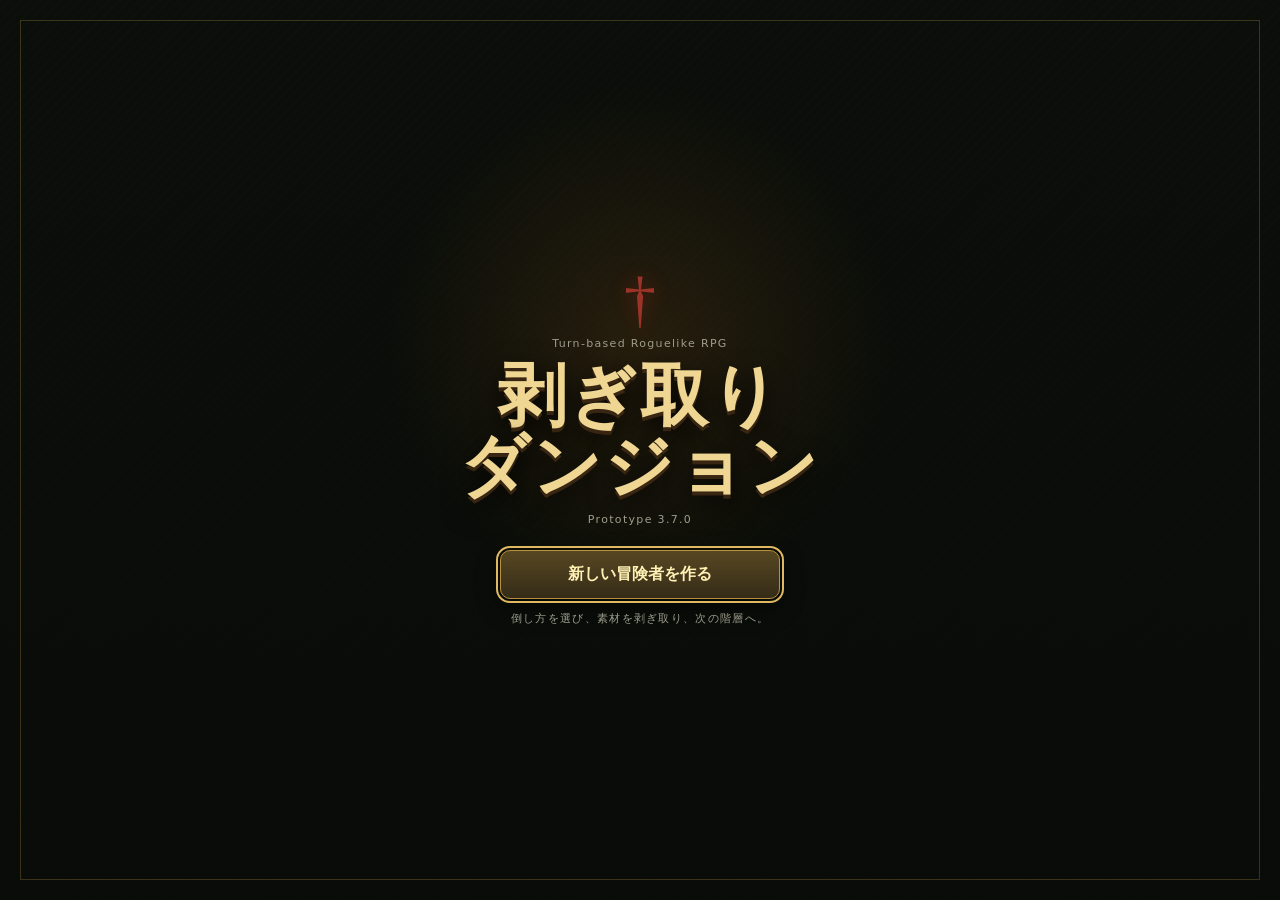
==== index.html @ f798b13f "Apply stronger BGM and SFX mix adjustment" ====
<!doctype html>
<html lang="ja">
  <head>
    <meta charset="utf-8">
    <meta name="viewport" content="width=device-width, initial-scale=1, viewport-fit=cover">
    <meta name="theme-color" content="#0b0f0d">
    <meta name="description" content="倒し方で素材が変わる、スマートフォン向けターン制ローグライクRPG。地下100階の踏破を目指すブラウザゲーム。">
    <title>剥ぎ取りダンジョン</title>
    <link rel="stylesheet" href="./css/style.css?v=20260713-mobilefit">
  </head>
  <body>
    <section id="titleScreen" class="title-screen" role="dialog" aria-modal="true" aria-labelledby="titleHeading" aria-hidden="false">
      <div class="title-emblem">†</div>
      <p class="title-kicker">Turn-based Roguelike RPG</p>
      <h1 id="titleHeading">剥ぎ取り<br>ダンジョン</h1>
      <p id="versionText" class="title-version"></p>
      <button id="titleStartButton" type="button">ゲームを始める</button>
      <p class="title-hint">倒し方を選び、素材を剥ぎ取り、次の階層へ。</p>
    </section>
    <aside id="saveWarning" class="save-warning hidden" role="alert" aria-live="assertive" aria-hidden="true">
      <p id="saveWarningText"></p>
      <button id="saveWarningReloadButton" class="hidden" type="button">最新データを再読み込み</button>
    </aside>
    <main id="appShell" class="app-shell town-mode" aria-label="剥ぎ取りダンジョン" aria-hidden="true" inert>
      <header class="status-bar">
        <div>
          <span>場所</span>
          <strong id="placeText">街</strong>
        </div>
        <div>
          <span>職業</span>
          <strong id="jobText">剣士</strong>
        </div>
        <div>
          <span>種族</span>
          <strong id="raceText">人間</strong>
        </div>
        <div class="status-hp">
          <span>HP</span>
          <strong><span id="hpText">0</span>/<span id="maxHpText">0</span></strong>
          <span class="hp-bar player-hp-bar" aria-hidden="true"><i id="playerHpFill"></i></span>
        </div>
        <div>
          <span>Lv</span>
          <strong id="levelText">1</strong>
        </div>
        <button id="audioButton" class="audio-button" type="button" aria-label="街で音楽を切り替える" aria-pressed="false">
          <span id="audioIcon">♪</span>
          <strong id="audioText">音楽</strong>
        </button>
      </header>

      <section class="character-strip" aria-label="能力値">
        <div><span>力</span><strong id="strengthText">0</strong></div>
        <div><span>素早さ</span><strong id="speedText">0</strong></div>
        <div><span>器用さ</span><strong id="dexterityText">0</strong></div>
        <div><span>耐久力</span><strong id="durabilityText">0</strong></div>
        <div><span>運</span><strong id="luckText">0</strong></div>
        <div><span>加速</span><strong id="accelerationText">0</strong></div>
        <div><span>所持金</span><strong><span id="goldText">0</span>G</strong></div>
      </section>

      <section class="equipment-strip" aria-label="装備">
        <div><span>武器</span><strong id="weaponText">-</strong></div>
        <div><span>上半身</span><strong id="upperText">-</strong></div>
        <div><span>下半身</span><strong id="lowerText">-</strong></div>
        <div><span>足回り</span><strong id="feetText">-</strong></div>
        <div><span>装飾1</span><strong id="accessory1Text">-</strong></div>
        <div><span>装飾2</span><strong id="accessory2Text">-</strong></div>
      </section>

      <nav class="tabs" aria-label="画面切り替え">
        <button type="button" data-view="town">街</button>
        <button type="button" data-view="dungeon">ダンジョン</button>
        <button type="button" data-view="research">調査</button>
        <button type="button" data-view="guild">ギルド</button>
        <button type="button" data-view="arena">闘技場</button>
        <button type="button" data-view="inn">宿屋</button>
        <button type="button" data-view="shop">商店</button>
        <button type="button" data-view="home">自宅</button>
        <button type="button" data-view="jobCenter">転職所</button>
        <button type="button" data-view="junkDealer">珍品店</button>
      </nav>

      <section id="townView" class="view"></section>
      <section id="innView" class="view hidden"></section>
      <section id="jobCenterView" class="view hidden"></section>
      <section id="dungeonView" class="view hidden">
        <div class="floor-line">
          <div>
            <span id="floorNameText">B1F</span>
            <strong id="floorText">浅い横穴</strong>
            <small id="actionPaceText">連続行動 1/1</small>
          </div>
          <button id="returnTownButton" type="button">帰還</button>
        </div>
        <div class="dungeon-projection">
          <aside id="dungeonStatsOverlay" class="dungeon-stats-overlay" aria-label="探索中の能力値">
            <div class="dungeon-hp-stat"><span>HP</span><strong><span id="dungeonHpText">0</span>/<span id="dungeonMaxHpText">0</span></strong><span class="hp-bar" aria-hidden="true"><i id="dungeonHpFill"></i></span></div>
            <div><span>力</span><strong id="dungeonStrengthText">0</strong></div>
            <div><span>素早</span><strong id="dungeonSpeedText">0</strong></div>
            <div><span>器用</span><strong id="dungeonDexterityText">0</strong></div>
            <div><span>耐久</span><strong id="dungeonDurabilityText">0</strong></div>
            <div><span>運</span><strong id="dungeonLuckText">0</strong></div>
            <div><span>加速</span><strong id="dungeonAccelerationText">0</strong></div>
          </aside>
          <div id="map" class="map" role="grid" aria-label="ダンジョンマップ" aria-rowcount="13" aria-colcount="13"></div>
        </div>
        <div class="dungeon-action-dock" aria-label="ダンジョン操作">
          <div id="magicMoveControls" class="magic-move-controls hidden" aria-label="職業能力">
            <button id="jobSkillButton" type="button">職業技</button>
            <button id="teleportButton" type="button">テレポート</button>
            <button id="timeStopButton" class="hidden" type="button">時間停止</button>
            <button id="activeSpellButton" class="hidden" type="button">習得魔法</button>
            <button id="recoveryMedicineButton" type="button">エリクサー 0</button>
          </div>
          <div class="controls" aria-label="仮想8方向移動キー">
            <button type="button" data-move="up-left" aria-label="左上へ移動">↖</button>
            <button type="button" data-move="up" aria-label="上へ移動">▲</button>
            <button type="button" data-move="up-right" aria-label="右上へ移動">↗</button>
            <button type="button" data-move="left" aria-label="左へ移動">◀</button>
            <button type="button" id="waitButton" aria-label="待機・探索・剥ぎ取り">待</button>
            <button type="button" data-move="right" aria-label="右へ移動">▶</button>
            <button type="button" data-move="down-left" aria-label="左下へ移動">↙</button>
            <button type="button" data-move="down" aria-label="下へ移動">▼</button>
            <button type="button" data-move="down-right" aria-label="右下へ移動">↘</button>
          </div>
        </div>
      </section>
      <section id="homeView" class="view hidden"></section>
      <section id="researchView" class="view hidden"></section>
      <div id="researchResultCount" class="sr-only" aria-live="polite" aria-atomic="true"></div>
      <section id="shopView" class="view hidden"></section>
      <section id="junkDealerView" class="view hidden"></section>
      <section id="guildView" class="view hidden"></section>
      <section id="arenaView" class="view hidden"></section>

      <section class="log-panel" aria-labelledby="logPanelTitle">
        <div class="log-panel-toolbar">
          <span id="logPanelTitle">戦闘ログ</span>
          <button id="openLogHistoryButton" type="button" aria-haspopup="dialog" aria-controls="logHistoryPanel">
            全履歴 <span id="logHistoryCount" class="log-history-count">0</span>
          </button>
        </div>
        <div id="logList" class="log-list" role="log" aria-live="off" aria-label="最新の戦闘ログ"></div>
        <div id="liveLogAnnouncer" class="sr-only" aria-live="polite" aria-atomic="true"></div>
      </section>

      <section id="logHistoryPanel" class="modal log-history-modal hidden" role="dialog" aria-modal="true" aria-labelledby="logHistoryTitle" aria-describedby="logHistoryDescription" aria-hidden="true">
        <div class="modal-card log-history-card">
          <div class="log-history-heading">
            <span>冒険記録</span>
            <h2 id="logHistoryTitle">戦闘ログ全履歴</h2>
            <p id="logHistoryDescription">保存中の記録を新しい順に表示します。</p>
          </div>
          <div id="logHistoryList" class="log-history-list" role="log" aria-live="off" aria-label="戦闘ログ全履歴" tabindex="0"></div>
          <button id="closeLogHistoryButton" type="button">閉じる</button>
        </div>
      </section>

      <section id="confirmPanel" class="modal hidden" role="dialog" aria-modal="true" aria-labelledby="confirmTitle" aria-describedby="confirmText" aria-hidden="true">
        <div class="modal-card">
          <h2 id="confirmTitle">確認</h2>
          <p id="confirmText"></p>
          <div class="inline-actions">
            <button id="confirmOk" type="button">実行</button>
            <button id="confirmCancel" type="button">戻る</button>
          </div>
        </div>
      </section>

      <section id="setupPanel" class="modal hidden" role="dialog" aria-modal="true" aria-labelledby="setupTitle" aria-describedby="setupDescription" aria-hidden="true">
        <div class="modal-card setup-card">
          <h2 id="setupTitle">冒険者を作成</h2>
          <p id="setupDescription">種族と性格は途中変更できない。職業は街で切り替えられる。</p>
          <label class="name-entry">名前<input id="adventurerNameInput" type="text" maxlength="12" placeholder="たかし" autocomplete="off"></label>
          <div class="setup-selectors">
            <button id="openPersonalityPicker" class="setup-selector" type="button"></button>
            <button id="openJobPicker" class="setup-selector" type="button"></button>
            <button id="openRacePicker" class="setup-selector" type="button"></button>
          </div>
          <div id="setupSummary" class="setup-summary"></div>
          <div class="inline-actions">
            <button id="setupOk" type="button">この設定で開始</button>
            <button id="setupCancel" type="button">やめる</button>
          </div>
        </div>
      </section>

      <section id="setupPickerPanel" class="modal setup-picker-modal hidden" role="dialog" aria-modal="true" aria-labelledby="setupPickerTitle" aria-hidden="true">
        <div class="modal-card setup-picker-card">
          <h2 id="setupPickerTitle">選択</h2>
          <div id="setupPickerList" class="choice-grid setup-picker-list"></div>
          <button id="setupPickerClose" type="button">戻る</button>
        </div>
      </section>

      <section id="depthPickerPanel" class="modal depth-picker-modal hidden" role="dialog" aria-modal="true" aria-labelledby="depthPickerTitle" aria-hidden="true">
        <div class="modal-card depth-picker-card">
          <h2 id="depthPickerTitle">出発階層を選ぶ</h2>
          <p>撃破した十階層ごとの守護者に応じて、街から深層へ直接出発できる。</p>
          <div id="depthPickerList" class="choice-grid depth-picker-list"></div>
          <button id="depthPickerClose" type="button">戻る</button>
        </div>
      </section>

      <section id="monsterInfoPanel" class="modal monster-info-modal hidden" role="dialog" aria-modal="true" aria-label="モンスター情報" aria-hidden="true">
        <div class="modal-card monster-info-card">
          <div id="monsterInfoContent"></div>
          <button id="monsterInfoClose" type="button">閉じる</button>
        </div>
      </section>

      <section id="levelUpEffect" class="level-up-effect" aria-live="polite" aria-hidden="true">
        <strong>LEVEL UP</strong>
        <h2 id="levelUpTitle">Lv2</h2>
        <div id="levelUpGrowth" class="level-up-growth"></div>
      </section>

      <section id="deathEffect" class="death-effect" aria-live="assertive" aria-hidden="true">
        <div class="death-mark">†</div>
        <strong>YOU DIED</strong>
        <blockquote id="deathCryText" class="death-cry-text"></blockquote>
        <p id="deathReasonText"></p>
      </section>

      <section id="deathReviewPanel" class="death-review-panel hidden" role="dialog" aria-modal="true" aria-labelledby="deathReviewTitle" aria-hidden="true">
        <div class="death-review-card">
          <span>冒険記録</span>
          <h2 id="deathReviewTitle">冒険者は倒れた</h2>
          <p id="deathReviewReason"></p>
          <div id="deathReviewLog" class="death-review-log" role="log" aria-label="死亡直前のログ" tabindex="0"></div>
          <button id="continueAfterDeathButton" type="button">記録を閉じて次の冒険者へ</button>
        </div>
      </section>

      <section id="developerPanel" class="modal developer-modal hidden" role="dialog" aria-modal="true" aria-labelledby="developerTitle" aria-hidden="true">
        <div class="modal-card developer-card">
          <div class="developer-heading">
            <span>DEBUG MODE</span>
            <h2 id="developerTitle">バランス調整</h2>
            <p>ここで行った変更は現在のセーブへ反映されます。</p>
          </div>
          <div id="developerPanelBody"></div>
          <button id="closeDeveloperPanelButton" type="button">閉じる</button>
        </div>
      </section>
    </main>

    <script src="./data/materials.js?v=20260712-junkstock1"></script>
    <script src="./data/races.js?v=20260712-growth1"></script>
    <script src="./data/jobs.js?v=20260712-speed-balance1"></script>
    <script src="./data/personalities.js?v=20260712-glutton1"></script>
    <script src="./data/equipment.js?v=20260712-audit360"></script>
    <script src="./data/treasures.js?v=20260712-magic-rework1"></script>
    <script src="./data/monsters.js?v=20260712-audit360"></script>
    <script src="./data/floors.js?v=20260712-goldthief70pct"></script>
    <script src="./js/unique-dialogue.js?v=20260711-cleanup4"></script>
    <script src="./js/utils.js?v=20260711-cleanup4"></script>
    <script src="./js/threat-system.js?v=20260711-cleanup4"></script>
    <script src="./js/dungeon-generator.js?v=20260711-cleanup4"></script>
    <script src="./js/artifact-generator.js?v=20260712-lategame-boost1"></script>
    <script src="./js/economy.js?v=20260712-shop-price20"></script>
    <script src="./js/character-system.js?v=20260712-audit360"></script>
    <script src="./js/bounty-system.js?v=20260712-audit360"></script>
    <script src="./js/inn-content.js?v=20260712-cleanup1"></script>
    <script src="./js/audio-effects.js?v=20260712-sfx88"></script>
    <script src="./js/surreal-text.js?v=20260712-surreal1"></script>
    <script src="./js/main.js?v=20260713-audiomix3"></script>
  </body>
</html>
---- css/style.css ----
:root {
  color-scheme: dark;
  --bg: #0b0f0d;
  --line: #35423b;
  --text: #f4f1e8;
  --muted: #9da9a2;
  --gold: #e0b862;
  --shadow: 0 10px 28px rgba(0, 0, 0, 0.32);
  --tile: clamp(18px, min(31px, calc((100vw - 48px) / 13), calc((100svh - 360px) / 13)), 31px);
  font-family: system-ui, -apple-system, BlinkMacSystemFont, "Hiragino Sans", "Yu Gothic", sans-serif;
}

* {
  box-sizing: border-box;
  -webkit-tap-highlight-color: transparent;
}

html,
body {
  height: 100%;
  margin: 0;
  background:
    radial-gradient(circle at 50% -10%, rgba(181, 139, 65, 0.13), transparent 38%),
    linear-gradient(180deg, #121815 0%, var(--bg) 100%);
  color: var(--text);
  overflow: hidden;
}

body {
  display: flex;
  justify-content: center;
  touch-action: manipulation;
}

button {
  min-height: 34px;
  border: 1px solid var(--line);
  border-radius: 10px;
  background: linear-gradient(180deg, #26312c, #1b231f);
  color: var(--text);
  font: inherit;
  font-weight: 700;
  box-shadow: inset 0 1px rgba(255, 255, 255, 0.035), 0 2px 8px rgba(0, 0, 0, 0.18);
  transition: transform 0.12s ease, border-color 0.12s ease, filter 0.12s ease, background 0.12s ease;
}

button:disabled {
  opacity: 0.45;
}

button:active:not(:disabled) {
  transform: translateY(1px);
  filter: brightness(1.12);
}

.app-shell {
  width: min(100vw, 520px);
  height: 100svh;
  padding: max(6px, env(safe-area-inset-top)) 8px max(8px, env(safe-area-inset-bottom));
  display: grid;
  grid-template-rows: auto auto auto auto minmax(0, 1fr) clamp(140px, 20svh, 190px);
  gap: 6px;
  position: relative;
  overflow: hidden;
}

.app-shell.arena-mode {
  grid-template-rows: auto auto auto minmax(0, 1fr) clamp(104px, 17svh, 144px);
  background:
    radial-gradient(circle at 50% 24%, rgba(151, 57, 45, 0.2), transparent 48%),
    linear-gradient(180deg, rgba(25, 18, 15, 0.96), rgba(10, 9, 8, 0.99));
}

.app-shell.dungeon-mode {
  /* 高さ予算: ヘッダー約90px + 操作パッド156px + ログ105px + 余白約40px。
     328px では中背丈端末(667px級)でパッド下段がログに重なった。 */
  --tile: clamp(15px, min(32px, calc((100vw - 42px) / 13), calc((100svh - 390px) / 13)), 32px);
  grid-template-columns: minmax(0, 1fr);
  grid-template-rows: minmax(0, 1fr) clamp(105px, 15svh, 132px);
  background:
    radial-gradient(circle at 50% 26%, rgba(74, 101, 84, 0.2), transparent 48%),
    linear-gradient(180deg, rgba(15, 22, 18, 0.94), rgba(8, 12, 10, 0.98));
}

.app-shell.dungeon-mode .status-bar {
  display: none;
}

.app-shell.dungeon-mode .status-hp {
  display: none;
}

.app-shell.dungeon-mode > .character-strip {
  display: none;
}

.app-shell.dungeon-mode #dungeonView {
  grid-column: 1;
  grid-row: 1;
  padding-bottom: 7px;
  scroll-padding-bottom: 7px;
  overflow: hidden;
}

.app-shell.dungeon-mode .log-panel {
  grid-column: 1 / -1;
  grid-row: 2;
}

.app-shell.dungeon-mode .equipment-strip {
  display: none;
}

.app-shell.dungeon-mode .tabs,
.app-shell.arena-mode .tabs {
  display: none;
}

.app-shell.town-mode #dungeonView {
  display: none !important;
}

.app-shell.town-mode {
  background:
    radial-gradient(circle at 50% 18%, rgba(171, 119, 47, 0.18), transparent 48%),
    linear-gradient(180deg, rgba(20, 22, 17, 0.92), rgba(10, 13, 11, 0.98));
}

.app-shell.town-mode .tabs {
  border-color: rgba(214, 174, 84, 0.55);
  background: rgba(52, 42, 27, 0.96);
}

.app-shell.dungeon-mode .equipment-strip,
.app-shell.dungeon-mode .log-panel,
.app-shell.arena-mode .status-bar,
.app-shell.arena-mode .equipment-strip,
.app-shell.arena-mode .log-panel {
  border-color: #4f6048;
  background: rgba(18, 25, 18, 0.97);
}

.app-shell.arena-mode .status-bar,
.app-shell.arena-mode .equipment-strip,
.app-shell.arena-mode .log-panel {
  border-color: rgba(156, 76, 62, 0.62);
  background: rgba(27, 18, 16, 0.97);
}

.status-bar,
.equipment-strip,
.tabs,
.view,
.log-panel,
.floor-line {
  border: 1px solid var(--line);
  border-radius: 11px;
  background: linear-gradient(180deg, rgba(29, 37, 32, 0.97), rgba(18, 24, 20, 0.97));
  box-shadow: inset 0 1px rgba(255, 255, 255, 0.025), var(--shadow);
}

.status-bar {
  display: grid;
  grid-template-columns: 0.9fr 0.9fr 0.9fr 1fr 0.62fr 54px;
  gap: 1px;
  overflow: hidden;
}

.status-bar > div,
.equipment-strip > div,
.floor-line > div,
.character-strip > div {
  display: grid;
  gap: 2px;
  padding: 5px 6px;
  background: rgba(255, 255, 255, 0.025);
  min-width: 0;
}

.hp-bar {
  display: block;
  height: 5px;
  overflow: hidden;
  border-radius: 999px;
  background: rgba(0, 0, 0, 0.55);
  box-shadow: inset 0 0 0 1px rgba(255, 255, 255, 0.08);
}

.hp-bar i,
.mini-hp-bar i {
  display: block;
  height: 100%;
  transition: width 0.18s ease, background-color 0.18s ease;
}

.hp-healthy { background: linear-gradient(90deg, #4f9b55, #89d06d); }
.hp-warning { background: linear-gradient(90deg, #b58a2d, #e4c458); }
.hp-critical { background: linear-gradient(90deg, #9e352f, #e05b4e); }

.character-strip {
  display: grid;
  grid-template-columns: repeat(7, minmax(0, 1fr));
  gap: 1px;
  overflow: hidden;
  border: 1px solid var(--line);
  border-radius: 11px;
  background: linear-gradient(180deg, rgba(27, 35, 30, 0.96), rgba(18, 24, 20, 0.96));
}

.audio-button {
  min-height: auto;
  border: 0;
  border-radius: 0;
  display: grid;
  place-items: center;
  gap: 0;
  padding: 5px 3px;
  background: rgba(214, 174, 84, 0.08);
}

.audio-button span {
  color: var(--gold);
  font-size: 18px;
  line-height: 1;
}

.audio-button strong {
  font-size: 10px;
  color: #fff0b8;
}

.audio-button.is-on {
  background: rgba(214, 174, 84, 0.18);
  box-shadow: inset 0 0 18px rgba(214, 174, 84, 0.08);
}

.app-shell:not(.town-mode) .audio-button {
  display: none;
}

span,
.panel-title,
small {
  color: var(--muted);
  font-size: 10px;
  line-height: 1.15;
}

strong {
  min-width: 0;
  font-size: 13px;
  line-height: 1.2;
  overflow-wrap: anywhere;
}

.equipment-strip {
  display: grid;
  grid-template-columns: repeat(3, minmax(0, 1fr));
  grid-template-rows: repeat(2, auto);
  gap: 1px;
  overflow: hidden;
}

.tabs {
  display: grid;
  grid-template-columns: repeat(5, minmax(0, 1fr));
  grid-template-rows: repeat(2, minmax(32px, auto));
  gap: 4px;
  padding: 4px;
  overflow: hidden;
}

.tabs button {
  border: 0;
  border-radius: 8px;
  background: rgba(255, 255, 255, 0.03);
  min-height: 32px;
  font-size: 13px;
  white-space: nowrap;
}

.tabs button.locked {
  color: #77736b;
  border-color: rgba(120, 116, 106, 0.28);
  background: #171816;
  filter: saturate(0.35);
}

.tabs button[data-view="dungeon"] {
  padding-inline: 2px;
  font-size: 11px;
}

.tabs button.active {
  color: #fff3c4;
  background: linear-gradient(180deg, #55462a, #352c1e);
  box-shadow: inset 0 0 0 1px rgba(224, 184, 98, 0.28), 0 3px 12px rgba(0, 0, 0, 0.24);
}

.tabs button[data-view="arena"] {
  padding-inline: 2px;
  font-size: 10px;
}

.view {
  min-height: 0;
  padding: 7px;
  overflow: auto;
}

#dungeonView {
  overflow-x: hidden;
  overflow-y: auto;
  overscroll-behavior: contain;
}

.app-shell.arena-mode #arenaView {
  overflow: hidden;
}

.hidden {
  display: none !important;
}

.save-warning {
  position: fixed;
  z-index: 120;
  top: max(8px, env(safe-area-inset-top));
  left: 50%;
  width: min(calc(100vw - 20px), 500px);
  padding: 10px;
  border: 1px solid #db8d78;
  border-radius: 11px;
  background: rgba(78, 25, 20, 0.97);
  box-shadow: 0 10px 30px rgba(0, 0, 0, 0.55);
  transform: translateX(-50%);
  display: grid;
  gap: 8px;
}

.save-warning p {
  margin: 0;
  line-height: 1.5;
}

.save-warning button {
  border-color: #e5ae72;
}

.sr-only {
  position: absolute !important;
  width: 1px !important;
  height: 1px !important;
  padding: 0 !important;
  margin: -1px !important;
  overflow: hidden !important;
  clip: rect(0, 0, 0, 0) !important;
  clip-path: inset(50%) !important;
  white-space: nowrap !important;
  border: 0 !important;
}

.town-grid,
.card-list {
  display: grid;
  gap: 8px;
}

.town-card,
.recipe-card,
.research-card {
  border: 1px solid rgba(255, 255, 255, 0.08);
  border-radius: 11px;
  padding: 11px;
  background: linear-gradient(135deg, rgba(255, 255, 255, 0.042), rgba(255, 255, 255, 0.014));
  display: grid;
  gap: 7px;
  box-shadow: inset 3px 0 rgba(224, 184, 98, 0.12), 0 5px 18px rgba(0, 0, 0, 0.18);
}

.town-card h2,
.recipe-card h2,
.research-card h2,
.modal-card h2 {
  margin: 0;
  font-size: 16px;
}

.town-card p,
.recipe-card p,
.research-card p,
.modal-card p {
  margin: 0;
  color: #e5e1d0;
  font-size: 13px;
  line-height: 1.45;
}

.junk-dealer-header {
  display: flex;
  justify-content: space-between;
  gap: 12px;
  align-items: center;
  margin-bottom: 10px;
  padding: 12px;
  border: 1px solid rgba(193, 132, 231, 0.46);
  border-radius: 10px;
  background: linear-gradient(135deg, rgba(104, 53, 126, 0.28), rgba(38, 28, 48, 0.2));
}

.junk-dealer-header h2,
.junk-dealer-header p {
  margin: 2px 0;
}

.junk-dealer-header > strong {
  color: #efc8ff;
  white-space: nowrap;
}

.inline-actions,
.job-grid {
  display: grid;
  grid-template-columns: repeat(2, minmax(0, 1fr));
  gap: 8px;
}

.tavern-snack-menu {
  display: grid;
  grid-template-columns: repeat(2, minmax(0, 1fr));
  gap: 6px;
}

.tavern-snack-menu button {
  min-height: 52px;
  padding: 7px;
  text-align: left;
  display: grid;
  gap: 2px;
}

.tavern-snack-menu small {
  color: var(--muted);
}

.job-grid button {
  min-height: 64px;
  padding: 7px;
  text-align: left;
  display: grid;
  gap: 3px;
}

.job-grid button.selected {
  border-color: var(--gold);
  color: #ffe6a5;
}

.choice-grid {
  display: grid;
  gap: 6px;
}

.choice-grid button {
  min-height: 58px;
  padding: 8px;
  text-align: left;
  display: grid;
  gap: 2px;
}

.choice-grid button.selected {
  border-color: var(--gold);
  color: #ffe6a5;
  box-shadow: inset 0 0 0 1px rgba(214, 174, 84, 0.22);
}

.floor-line {
  display: grid;
  grid-template-columns: 1fr 68px;
  gap: 5px;
  align-items: stretch;
  margin-bottom: 5px;
}

.floor-line button {
  margin: 4px 4px 4px 0;
  min-height: 30px;
  font-size: 13px;
}

.floor-line small {
  color: #b9c8ad;
  font-size: 10px;
}

.dungeon-projection {
  position: relative;
  width: fit-content;
  max-width: 100%;
  margin-inline: auto;
}

.dungeon-stats-overlay {
  position: absolute;
  left: 8px;
  top: 8px;
  z-index: 12;
  width: 66px;
  display: grid;
  gap: 5px;
  padding: 0;
  border: 0;
  background: transparent;
  box-shadow: none;
  pointer-events: none;
  transform: none;
}

.dungeon-stats-overlay .dungeon-hp-stat {
  grid-template-columns: auto 1fr;
  width: 66px;
  margin-bottom: 2px;
}

.dungeon-hp-stat > strong {
  color: #fff3c4;
  font-size: 11px;
}

.dungeon-hp-stat .hp-bar {
  grid-column: 1 / -1;
  width: 66px;
  height: 4px;
}

.dungeon-stats-overlay > div {
  display: grid;
  grid-template-columns: minmax(0, 1fr) auto;
  gap: 3px;
  align-items: baseline;
  min-width: 0;
  padding: 1px 0;
}

.dungeon-stats-overlay span {
  color: #a9b8aa;
  font-size: 9px;
  line-height: 1;
  text-shadow: 0 1px 3px #000, 0 0 5px #000;
}

.dungeon-stats-overlay strong {
  color: #fff0b3;
  font-size: 12px;
  line-height: 1;
  text-align: right;
  text-shadow: 0 1px 4px #000;
}

.map {
  position: relative;
  isolation: isolate;
  display: grid;
  grid-template-columns: repeat(13, var(--tile));
  grid-template-rows: repeat(13, var(--tile));
  gap: 0;
  justify-content: center;
  width: fit-content;
  max-width: 100%;
  overflow: hidden;
  padding: 4px;
  border: 1px solid #4b513f;
  border-radius: 12px;
  /* Fractional mobile tile widths can expose a subpixel seam; use the floor
     color underneath so the seam remains visually continuous. */
  background: #1b241c;
  box-shadow: inset 0 0 34px rgba(0, 0, 0, 0.76), 0 8px 24px rgba(0, 0, 0, 0.32);
}

.map::after {
  content: "";
  position: absolute;
  inset: 4px;
  z-index: 8;
  border-radius: 8px;
  pointer-events: none;
  background: radial-gradient(
    circle closest-side at 50% 50%,
    transparent 0 34%,
    rgba(0, 0, 0, 0.08) 46%,
    rgba(0, 0, 0, 0.36) 64%,
    rgba(0, 0, 0, 0.72) 84%,
    rgba(0, 0, 0, 0.91) 97%,
    rgba(0, 0, 0, 0.97) 100%
  );
  box-shadow: inset 0 0 24px 8px rgba(0, 0, 0, 0.78);
}

.map-grid-row {
  display: contents;
}

.cell {
  position: relative;
  z-index: 1;
  /* Slight overlap prevents Safari from exposing hairline gaps when --tile
     resolves to a fractional CSS pixel. The map clips the outer half-pixel. */
  width: calc(var(--tile) + 0.6px);
  height: calc(var(--tile) + 0.6px);
  display: grid;
  place-items: center;
  border-radius: 0;
  background: #11140f;
  color: var(--muted);
  font-size: calc(var(--tile) * 0.48);
  line-height: 1;
  transition: filter 0.16s ease, box-shadow 0.16s ease, color 0.16s ease;
}

.cell.light-near {
  filter: brightness(1.18) saturate(1.08);
}

.cell.light-room {
  z-index: 9;
  filter: brightness(1.18) saturate(1.08);
}

.cell.light-room.tile-floor {
  background: #1b241c;
  box-shadow: none;
}

.cell.light-mid {
  filter: brightness(0.9) saturate(0.9);
}

.cell.light-far {
  filter: brightness(0.58) saturate(0.68);
}

.tile-wall {
  border: 1px solid rgba(141, 148, 126, 0.22);
  background:
    linear-gradient(145deg, rgba(255, 255, 255, 0.09), transparent 42%),
    repeating-linear-gradient(0deg, #343830 0 4px, #292d27 4px 8px);
  box-shadow: inset 1px 1px rgba(197, 202, 174, 0.08), inset -2px -2px rgba(0, 0, 0, 0.34);
}

.tile-floor {
  border: 0;
  background: #1b241c;
  box-shadow: none;
}

.tile-excavated {
  background:
    radial-gradient(circle at 25% 70%, rgba(186, 162, 116, 0.28) 0 1px, transparent 2px),
    radial-gradient(circle at 72% 34%, rgba(162, 145, 108, 0.22) 0 1px, transparent 2px),
    linear-gradient(160deg, #29271f, #1b1c17);
  box-shadow: inset 0 0 0 1px rgba(188, 165, 119, 0.18), inset 0 0 7px rgba(0, 0, 0, 0.28);
}

.cell.room-madness {
  outline: 1px solid rgba(203, 64, 122, 0.3);
  outline-offset: -2px;
}

.cell.room-treasureVault {
  outline: 1px solid rgba(247, 202, 83, 0.34);
  outline-offset: -2px;
}

.cell.room-thrill {
  outline: 1px solid rgba(137, 210, 255, 0.34);
  outline-offset: -2px;
}

.tile-player {
  z-index: 9;
  background: #1b241c;
  color: #fff4c2;
  font-size: calc(var(--tile) * 0.62);
  font-weight: 400;
  box-shadow: none;
  text-shadow: 0 0 5px #fff5c9, 0 0 12px rgba(238, 198, 94, 0.96);
}

.player-unlit {
  text-shadow: none !important;
}

.capoeira-inverted {
  transform: rotate(180deg);
}

.cell.targetable-ranged {
  z-index: 9;
  cursor: crosshair;
  outline: 2px solid rgba(116, 211, 255, 0.88);
  outline-offset: -2px;
  box-shadow:
    inset 0 0 0 1px rgba(218, 247, 255, 0.46),
    0 0 10px rgba(72, 186, 238, 0.72);
  color: #dff8ff;
}

.tile-enemy {
  background: #22271f;
  color: #f0a090;
  font-weight: 800;
  text-shadow: 0 1px 3px #000;
}

.tile-enemy,
.tile-unique,
.tile-flower-pet {
  position: relative;
}

.tile-flower-pet {
  background: radial-gradient(circle, rgba(255, 151, 211, 0.3), #1d3322 68%);
  color: #ff9cda !important;
  font-weight: 900;
  box-shadow: inset 0 0 0 1px rgba(255, 143, 207, 0.8), 0 0 9px rgba(116, 236, 137, 0.5);
}

.tile-flower-pet .monster-marker {
  color: #ff9cda !important;
  text-shadow: 0 0 6px #ff5fbd, 0 0 10px #63e77b;
}

.tile-sleeping {
  filter: brightness(0.78) saturate(0.62);
  box-shadow: inset 0 0 0 1px rgba(151, 184, 222, 0.32);
}

.sleep-indicator {
  position: absolute;
  top: 1px;
  right: 2px;
  color: #baddff;
  font-size: calc(var(--tile) * 0.28);
  font-weight: 900;
  text-shadow: 0 0 4px #4e79a8;
  animation: sleep-drift 1.8s ease-in-out infinite alternate;
}

@keyframes sleep-drift {
  from { transform: translateY(1px); opacity: 0.58; }
  to { transform: translateY(-2px); opacity: 1; }
}

.tile-invisible-seen {
  opacity: 0.68;
  background-image: repeating-linear-gradient(115deg, transparent 0 4px, rgba(201, 244, 255, 0.16) 5px 6px);
  box-shadow: inset 0 0 0 1px rgba(185, 235, 244, 0.42), 0 0 10px rgba(140, 220, 238, 0.24);
  animation: invisible-shimmer 1.8s ease-in-out infinite alternate;
}

.tile-phasing-wall {
  background: repeating-linear-gradient(135deg, #222820 0 5px, #35413a 6px 8px) !important;
  opacity: 0.82;
  box-shadow: inset 0 0 0 1px rgba(178, 223, 235, 0.46), 0 0 8px rgba(133, 205, 225, 0.3) !important;
}

@keyframes invisible-shimmer {
  from { filter: contrast(0.82) brightness(0.85); transform: translateX(-1px); }
  to { filter: contrast(1.2) brightness(1.28); transform: translateX(1px); }
}

.monster-tier-white { color: #f4f4f4 !important; text-shadow: 0 1px 3px #000; }
.monster-tier-blue { color: #57a8ff !important; text-shadow: 0 0 5px rgba(40, 116, 255, 0.72); }
.monster-tier-green { color: #62db78 !important; text-shadow: 0 0 5px rgba(31, 157, 69, 0.72); }
.monster-tier-yellow { color: #ffe052 !important; text-shadow: 0 0 6px rgba(205, 154, 0, 0.8); }
.monster-tier-red { color: #ff625e !important; text-shadow: 0 0 6px rgba(210, 42, 37, 0.86); }
.monster-tier-purple { color: #cf79ff !important; text-shadow: 0 0 7px rgba(151, 49, 211, 0.9); }
.monster-tier-rainbow {
  animation: deep-rainbow-text 1.2s steps(6, end) infinite;
}

.monster-tier-white .monster-marker,
.monster-tier-blue .monster-marker,
.monster-tier-green .monster-marker,
.monster-tier-yellow .monster-marker,
.monster-tier-red .monster-marker,
.monster-tier-purple .monster-marker,
.monster-tier-rainbow .monster-marker {
  color: inherit !important;
  text-shadow: inherit;
}

.monster-tier-rainbow .monster-marker {
  animation: deep-rainbow-text 1.2s steps(6, end) infinite;
}

@keyframes deep-rainbow-text {
  0% { color: #ff5252; }
  20% { color: #ffd740; }
  40% { color: #69f0ae; }
  60% { color: #40c4ff; }
  80% { color: #b388ff; }
  100% { color: #ff80ab; }
}

.attr { font-weight: 800; }
.attr-fire { color: #ff655e; }
.attr-water { color: #58b8ff; }
.attr-thunder { color: #ffe052; }
.attr-poison { color: #c779ff; }
.attr-ice { color: #9eeeff; }
.attr-curse { color: #d88cff; }
.attr-acid { color: #9bea55; }
.attr-dark { color: #a58acb; }
.attr-light { color: #fff2a8; }
.attr-earth { color: #c89562; }
.attr-wind { color: #7ee8c2; }
.attr-steel { color: #cbd3db; }
.attr-illusion { color: #ff8fd8; }
.attr-slash { color: #ff9b9b; }
.attr-blunt { color: #e0ad78; }

.research-card-details .attr {
  display: inline-block;
  padding: 0 0.08em;
  font-size: 1.15em;
  line-height: 1;
  vertical-align: -0.04em;
  text-shadow: 0 1px 2px rgba(0, 0, 0, 0.78);
}

.research-note-label {
  display: block;
  margin-bottom: 3px;
  color: #e7c772;
  font-size: 11px;
  font-weight: 900;
  letter-spacing: 0.045em;
}

.research-note-label.threat {
  color: #ff8d7b;
}

.research-note-aside {
  color: #aaa58f;
  font-size: 0.92em;
  font-style: normal;
}

.tile-trap {
  color: #ff8a65;
  background: #38241f;
}

.tile-trap.trap-danger-4 {
  color: #ff635f;
  box-shadow: inset 0 0 7px rgba(255, 77, 69, 0.42);
}

.tile-trap.trap-danger-5 {
  color: #fff0b5;
  background: #491b20;
  box-shadow: inset 0 0 8px rgba(255, 44, 62, 0.62), 0 0 5px rgba(255, 44, 62, 0.28);
}

.monster-marker {
  transform: translateY(-1px);
}

.mini-hp-bar {
  position: absolute;
  right: 2px;
  bottom: 2px;
  left: 2px;
  height: 3px;
  overflow: hidden;
  border-radius: 2px;
  background: rgba(0, 0, 0, 0.72);
}

.tile-unique {
  background: #22271f;
  color: #ffd06f;
  font-weight: 900;
  box-shadow: inset 0 0 0 1px #d6ae54, 0 0 7px rgba(214, 174, 84, 0.45);
  animation: unique-pulse 1.4s ease-in-out infinite alternate;
}

.tile-unique.unique-regal,
.monster-info-heading.unique-regal { border-color: #dcae45; }
.tile-unique.unique-feral,
.monster-info-heading.unique-feral { border-color: #df654f; }
.tile-unique.unique-oracle,
.monster-info-heading.unique-oracle { border-color: #65bfdc; }
.tile-unique.unique-trickster,
.monster-info-heading.unique-trickster { border-color: #dc70c4; }
.tile-unique.unique-warrior,
.monster-info-heading.unique-warrior { border-color: #96a5af; }
.tile-unique.unique-silent,
.monster-info-heading.unique-silent { border-color: #625873; }
.tile-unique.unique-zealot,
.monster-info-heading.unique-zealot { border-color: #edc24f; }
.tile-unique.unique-scholar,
.monster-info-heading.unique-scholar { border-color: #6fbd83; }

.tile-unique.unique-feral { animation-duration: 0.58s; }
.tile-unique.unique-silent { animation: unique-silent-drift 2.8s ease-in-out infinite alternate; }
.tile-unique.unique-trickster { animation: unique-trickster-shift 1.1s steps(3, end) infinite; }

@keyframes unique-silent-drift {
  from { opacity: 0.58; filter: blur(0.35px); }
  to { opacity: 0.96; filter: blur(0); }
}

@keyframes unique-trickster-shift {
  0% { transform: translateX(-1px); filter: hue-rotate(0deg); }
  50% { transform: translateX(1px); filter: hue-rotate(35deg); }
  100% { transform: translateY(-1px); filter: hue-rotate(-25deg); }
}

.enemy-fire { color: #ff8a68; }
.enemy-water { color: #78cfff; }
.enemy-thunder { color: #ffe568; }
.enemy-poison, .enemy-curse { color: #d99aff; }
.enemy-ice { color: #baf6ff; }
.enemy-dark, .enemy-illusion { color: #c2a0ff; }
.enemy-light { color: #fff6c2; }
.enemy-earth, .enemy-blunt { color: #e7b47c; }
.enemy-wind { color: #a9efc0; }
.enemy-slash, .enemy-steel { color: #e3e8ed; }
.enemy-acid { color: #b9f66c; }

@keyframes unique-pulse {
  from { filter: brightness(0.9); }
  to { filter: brightness(1.2); }
}

.equipment-sortbar {
  display: flex;
  flex-wrap: wrap;
  gap: 8px;
  margin-bottom: 8px;
  padding: 8px;
  border: 1px solid var(--line);
  border-radius: 8px;
  background: rgba(20, 25, 18, 0.94);
}

.equipment-sortbar label {
  display: grid;
  gap: 3px;
  color: var(--muted);
  font-size: 11px;
}

.equipment-sortbar select {
  min-height: 34px;
  border: 1px solid rgba(214, 174, 84, 0.34);
  border-radius: 6px;
  padding: 4px 28px 4px 8px;
  color: #f1ead5;
  background: #242a20;
}

.monster-info-modal {
  z-index: 80;
}

.monster-info-card {
  max-height: calc(100dvh - 32px);
  overflow-y: auto;
}

.monster-info-heading {
  display: grid;
  grid-template-columns: 52px 1fr;
  gap: 10px;
  align-items: center;
  margin-bottom: 10px;
  padding: 9px;
  border: 1px solid rgba(255, 255, 255, 0.12);
  border-radius: 8px;
  background: rgba(24, 28, 22, 0.94);
}

.monster-info-heading > span {
  display: grid;
  place-items: center;
  width: 46px;
  height: 46px;
  border-radius: 7px;
  background: rgba(0, 0, 0, 0.28);
  font-size: 25px;
  font-weight: 900;
}

.monster-info-heading h2 {
  margin: 0;
}

.monster-info-heading small {
  margin: 0;
  color: var(--muted);
}

.monster-info-grid {
  display: grid;
  gap: 5px;
}

.monster-detail-hp {
  display: grid;
  grid-template-columns: auto minmax(70px, 1fr) auto;
  gap: 8px;
  align-items: center;
  margin-bottom: 8px;
  font-size: 12px;
}

.monster-detail-hp .hp-bar {
  height: 8px;
}

.monster-info-row {
  display: flex;
  justify-content: space-between;
  gap: 12px;
  padding: 7px 8px;
  border-radius: 6px;
  background: rgba(255, 255, 255, 0.035);
  font-size: 13px;
}

.monster-info-row span,
.monster-loot-info > span {
  color: var(--muted);
}

.monster-loot-info,
.monster-research-notes,
.unknown-info {
  margin-top: 8px;
  padding: 8px;
  border: 1px solid rgba(255, 255, 255, 0.08);
  border-radius: 7px;
  background: rgba(255, 255, 255, 0.025);
}

.monster-loot-info p,
.monster-research-notes p {
  margin: 4px 0 0;
}

.crafted-detail {
  margin: 0 0 8px;
  padding: 7px 8px;
  border: 1px solid rgba(214, 174, 84, 0.28);
  border-radius: 6px;
  color: #ffe6a5 !important;
  background: rgba(214, 174, 84, 0.07);
  font-size: 12px;
  line-height: 1.45;
}

.crafted-equipment {
  box-shadow: inset 3px 0 0 rgba(214, 174, 84, 0.58);
}

.shop-wallet {
  display: grid;
  grid-template-columns: auto auto 1fr;
  gap: 10px;
  align-items: center;
  margin-bottom: 8px;
  padding: 10px;
  border: 1px solid rgba(214, 174, 84, 0.45);
  border-radius: 8px;
  background: rgba(80, 61, 24, 0.22);
}

.shop-wallet strong {
  color: #ffe6a5;
  font-size: 18px;
}

.shop-section {
  margin-bottom: 12px;
}

.shop-section h2 {
  margin: 0 0 7px;
  color: #ffe6a5;
  font-size: 15px;
}

.shop-material-list {
  display: grid;
  gap: 5px;
}

.shop-material-list article {
  display: grid;
  grid-template-columns: minmax(0, 1fr) auto auto;
  gap: 5px;
  align-items: center;
  padding: 7px;
  border: 1px solid rgba(255, 255, 255, 0.08);
  border-radius: 7px;
  background: rgba(255, 255, 255, 0.025);
}

.shop-material-list article div {
  display: grid;
  gap: 3px;
}

.shop-material-list button {
  padding-inline: 8px;
  font-size: 11px;
}

.guild-wallet {
  display: grid;
  grid-template-columns: auto auto 1fr;
  gap: 10px;
  align-items: center;
  margin-bottom: 10px;
  padding: 11px;
  border: 1px solid rgba(129, 173, 211, 0.5);
  border-radius: 8px;
  background: rgba(42, 74, 96, 0.22);
}

.guild-wallet strong {
  color: #bfe4ff;
  font-size: 19px;
}

.guild-section {
  margin-bottom: 14px;
}

.guild-section > h2 {
  margin: 0 0 4px;
  color: #bfe4ff;
  font-size: 16px;
}

.guild-guidance {
  margin: 0 0 8px;
  color: var(--muted);
  font-size: 12px;
}

.guild-bounty-list {
  display: grid;
  gap: 6px;
  max-height: 320px;
  overflow: auto;
}

.guild-bounty-row {
  display: grid;
  grid-template-columns: minmax(0, 1fr) auto;
  gap: 8px;
  align-items: center;
  padding: 8px;
  border: 1px solid rgba(211, 151, 94, 0.22);
  border-radius: 7px;
  background: rgba(98, 58, 28, 0.14);
}

.guild-bounty-row div {
  display: grid;
  gap: 3px;
}

.guild-bounty-row small {
  color: var(--muted);
}

.research-bounties {
  margin: 14px 0;
}

.bounty-card.known {
  border-color: rgba(230, 159, 78, 0.45);
}

.guild-reward {
  position: relative;
  padding: 10px;
  border: 1px solid rgba(255, 255, 255, 0.09);
  border-radius: 8px;
  background: rgba(255, 255, 255, 0.025);
}

.guild-reward.available {
  border-color: rgba(111, 190, 236, 0.52);
  box-shadow: inset 3px 0 0 rgba(111, 190, 236, 0.7);
}

.guild-cost {
  float: right;
  margin-left: 8px;
  padding: 3px 7px;
  border-radius: 999px;
  color: #d7efff;
  background: rgba(76, 142, 184, 0.24);
  font-size: 12px;
  font-weight: 800;
}

.arena-intro,
.arena-stage {
  padding: 12px;
  border: 1px solid rgba(194, 80, 68, 0.45);
  border-radius: 9px;
  background: radial-gradient(circle at 50% 0, rgba(141, 48, 39, 0.2), rgba(25, 25, 20, 0.96) 58%);
}

.arena-intro h2 {
  margin: 0 0 8px;
  color: #ffc0a8;
}

.arena-record {
  display: flex;
  justify-content: space-between;
  margin: 12px 0;
  padding: 9px;
  border-radius: 7px;
  background: rgba(255, 255, 255, 0.04);
}

.arena-round {
  margin-bottom: 6px;
  color: #ff967f;
  font-size: 13px;
  font-weight: 800;
}

.arena-victory {
  display: grid;
  grid-template-columns: repeat(2, minmax(0, 1fr));
  gap: 7px;
  margin-top: 10px;
}

.arena-tactical-layout {
  display: grid;
  grid-template-columns: minmax(0, 1fr) auto;
  gap: 12px;
  align-items: center;
  justify-items: center;
  margin-top: 10px;
}

.arena-map {
  --arena-cell: clamp(20px, min(36px, 7.5vw, calc((100svh - 430px) / 9)), 36px);
  display: grid;
  grid-template-columns: repeat(9, var(--arena-cell));
  grid-template-rows: repeat(9, var(--arena-cell));
  gap: 2px;
  padding: 6px;
  border: 1px solid rgba(194, 80, 68, 0.48);
  border-radius: 12px;
  background: radial-gradient(circle, #30251e, #100e0c 72%);
  box-shadow: inset 0 0 28px rgba(0, 0, 0, 0.58), 0 8px 24px rgba(0, 0, 0, 0.28);
}

.arena-grid-row,
.arena-gridcell {
  display: contents;
}

.arena-cell {
  display: grid;
  place-items: center;
  width: var(--arena-cell);
  height: var(--arena-cell);
  min-height: 0;
  padding: 0;
  border: 0;
  border-radius: 5px;
  color: #c8b8aa;
  background: rgba(94, 70, 52, 0.18);
  font-size: calc(var(--arena-cell) * 0.46);
  line-height: 1;
}

.arena-floor:nth-child(odd) { background: rgba(120, 83, 55, 0.13); }
.arena-pillar { color: #81756b; background: #302d29; box-shadow: inset 0 0 0 1px #4c4741; }
.arena-player { color: #fff0a5; background: #3b493d; text-shadow: 0 0 9px rgba(255, 222, 113, 0.7); }
.arena-foe {
  color: hsl(var(--arena-marker-hue), 94%, 74%);
  background: rgba(94, 70, 52, 0.18);
  box-shadow: inset 0 0 0 1px rgba(255, 255, 255, 0.14);
  font-weight: 800;
  -webkit-text-stroke: 0;
  text-shadow: 0 1px 2px rgba(0, 0, 0, 0.92);
}

.arena-move-pad {
  display: grid;
  grid-template-columns: repeat(3, 44px);
  grid-template-rows: repeat(3, 42px);
  gap: 6px;
  padding: 7px;
  border: 1px solid rgba(224, 184, 98, 0.28);
  border-radius: 12px;
  background: rgba(15, 19, 17, 0.8);
}

.arena-move-pad button {
  min-height: 42px;
  padding: 0;
  font-size: 17px;
  touch-action: none;
  user-select: none;
}

.app-shell.arena-mode .arena-stage {
  display: grid;
  grid-template-rows: auto minmax(0, 1fr);
  gap: 4px;
  height: 100%;
  padding: 0;
  overflow: hidden;
  border: 0;
  background: transparent;
}

.arena-floor-line {
  grid-template-columns: minmax(0, 1fr) auto auto;
  margin-bottom: 0;
}

.arena-floor-line button {
  min-width: 64px;
  white-space: nowrap;
}

.arena-floor-line > div {
  overflow: hidden;
}

.arena-enemy-name,
.arena-compact-status {
  display: block;
  overflow: hidden;
  white-space: nowrap;
  text-overflow: ellipsis;
}

.arena-enemy-name {
  color: #ffd2be;
}

.app-shell.arena-mode .arena-round {
  margin: 0;
  font-size: 11px;
}

.app-shell.arena-mode .arena-tactical-layout {
  grid-template-columns: 1fr;
  align-content: start;
  min-height: 0;
  margin-top: 0;
}

.app-shell.arena-mode .arena-map {
  align-self: start;
}

.app-shell.arena-mode .arena-move-pad {
  position: fixed;
  right: max(10px, env(safe-area-inset-right));
  bottom: max(10px, env(safe-area-inset-bottom));
  z-index: 20;
  grid-template-columns: repeat(3, 52px);
  grid-template-rows: repeat(3, 44px);
  gap: 7px;
  padding: 8px;
  border-color: rgba(194, 80, 68, 0.48);
  background: linear-gradient(145deg, rgba(47, 28, 23, 0.97), rgba(21, 15, 13, 0.97));
  box-shadow: inset 0 1px rgba(255, 255, 255, 0.04), 0 12px 34px rgba(0, 0, 0, 0.5);
  backdrop-filter: blur(10px);
}

.app-shell.arena-mode .arena-move-pad button {
  width: 52px;
  min-height: 44px;
}

@media (max-width: 430px) {
  .arena-tactical-layout {
    grid-template-columns: 1fr;
  }

  .arena-move-pad {
    grid-template-columns: repeat(3, 48px);
    grid-template-rows: repeat(3, 44px);
  }
}

.arena-victory strong,
.arena-victory p,
.arena-victory button {
  grid-column: 1 / -1;
}

.tile-corpse {
  position: relative;
  overflow: hidden;
  background: #292722;
  box-shadow: inset 0 0 0 1px rgba(184, 172, 144, 0.18);
}

.corpse-icon {
  position: relative;
  width: 68%;
  height: 38%;
  margin-top: 18%;
  border-radius: 48% 55% 42% 50%;
  background: #776f60;
  box-shadow:
    inset -3px -3px 4px rgba(0, 0, 0, 0.35),
    0 2px 3px rgba(0, 0, 0, 0.55);
  transform: rotate(-8deg);
}

.corpse-icon::before {
  content: "";
  position: absolute;
  left: -18%;
  top: 10%;
  width: 36%;
  aspect-ratio: 1;
  border-radius: 50%;
  background: #918675;
  box-shadow: inset -2px -2px 3px rgba(0, 0, 0, 0.35);
}

.corpse-icon::after {
  content: "";
  position: absolute;
  right: -16%;
  bottom: -12%;
  width: 48%;
  height: 3px;
  border-radius: 2px;
  background: #5e574b;
  transform: rotate(24deg);
  box-shadow: -9px -1px 0 #5e574b;
}

.tile-stairs {
  position: relative;
  overflow: hidden;
  background:
    radial-gradient(circle at 50% 18%, rgba(135, 184, 126, 0.2), transparent 42%),
    #1b241d;
  box-shadow: inset 0 0 0 1px rgba(135, 184, 126, 0.24);
}

.stair-icon {
  display: block;
  width: 94%;
  height: 94%;
  background: url("../assets/images/down-stairs.png") center / contain no-repeat;
  filter: drop-shadow(0 1px 2px rgba(0, 0, 0, 0.85));
}

.home-section {
  display: grid;
  gap: 7px;
  margin-bottom: 10px;
}

.home-section > h2 {
  margin: 0;
  color: #ffe6a5;
  font-size: 15px;
}

.equipment-card {
  display: grid;
  grid-template-columns: minmax(0, 1fr) auto;
  gap: 5px 8px;
  align-items: center;
  padding: 8px;
  border: 1px solid rgba(255, 255, 255, 0.08);
  border-radius: 7px;
  background: rgba(255, 255, 255, 0.025);
}

.equipment-card p {
  grid-column: 1 / -1;
  margin: 0;
  color: var(--muted);
  font-size: 11px;
}

.equipment-card .equipment-puzzle-effect {
  padding: 6px 8px;
  border-left: 2px solid rgba(116, 190, 222, 0.62);
  color: #ccecff;
  background: rgba(70, 132, 164, 0.08);
}

.equipment-card .equipment-puzzle-effect.active {
  border-left-color: #79e4a5;
  color: #d5ffe4;
  background: rgba(64, 164, 105, 0.1);
}

.equipment-card .equipment-puzzle-effect.inactive {
  opacity: 0.72;
}

.equipment-set-label {
  display: inline-block;
  width: fit-content;
  padding: 2px 6px;
  border: 1px solid rgba(116, 190, 224, 0.42);
  border-radius: 999px;
  color: #bfeaff;
  font-size: 11px;
}

.equipment-set-board {
  margin: 12px 0;
  padding: 11px;
  border: 1px solid rgba(116, 190, 224, 0.28);
  border-radius: 10px;
  background: rgba(28, 55, 70, 0.16);
}

.equipment-set-board h2,
.equipment-set-board p,
.equipment-set-card h3,
.equipment-set-card ul {
  margin: 0;
}

.equipment-set-grid {
  display: grid;
  gap: 7px;
  margin-top: 8px;
}

.equipment-set-card {
  display: grid;
  grid-template-columns: minmax(130px, 0.7fr) minmax(0, 1.3fr);
  gap: 8px;
  padding: 8px;
  border: 1px solid rgba(255, 255, 255, 0.08);
  border-radius: 8px;
}

.equipment-set-card.active {
  border-color: rgba(91, 201, 132, 0.48);
  box-shadow: inset 3px 0 rgba(91, 201, 132, 0.6);
}

.equipment-set-card li.inactive { color: var(--muted); }
.equipment-set-card li.active { color: #a9f2bd; }

.equipment-actions {
  display: flex;
  gap: 4px;
}

.equipment-actions button {
  min-height: 30px;
  padding-inline: 7px;
  font-size: 11px;
}

.home-profile {
  margin-bottom: 12px;
  padding: 12px;
  border: 1px solid rgba(214, 174, 84, 0.42);
  border-radius: 11px;
  background:
    radial-gradient(circle at 100% 0, rgba(214, 174, 84, 0.12), transparent 42%),
    linear-gradient(145deg, rgba(44, 43, 30, 0.92), rgba(21, 27, 22, 0.96));
  box-shadow: inset 3px 0 rgba(224, 184, 98, 0.44), 0 7px 22px rgba(0, 0, 0, 0.2);
}

.home-profile-heading {
  display: grid;
  grid-template-columns: minmax(0, 1fr) auto;
  gap: 8px 14px;
  align-items: center;
  margin-bottom: 10px;
}

.adventure-objective {
  margin: 12px 0;
  padding: 12px;
  border: 1px solid rgba(205, 89, 102, 0.68);
  border-radius: 10px;
  background: linear-gradient(135deg, rgba(72, 24, 37, 0.84), rgba(29, 22, 38, 0.92));
  box-shadow: inset 0 0 18px rgba(126, 35, 70, 0.16);
}

.adventure-objective span { display: block; color: #f1a6ae; font-size: 10px; font-weight: 900; letter-spacing: 0.12em; }
.adventure-objective strong { display: block; margin-top: 5px; color: #fff0c7; font-size: 15px; line-height: 1.4; }
.adventure-objective p { margin: 6px 0 0; color: #d8c9c7; font-size: 11px; line-height: 1.45; }
.adventure-objective.completed { border-color: rgba(111, 195, 124, 0.7); background: linear-gradient(135deg, rgba(25, 65, 43, 0.86), rgba(25, 38, 35, 0.94)); }
.adventure-objective.completed span { color: #91e3a0; }

.home-profile-heading h2,
.inventory-section > h2 {
  margin: 0;
  color: #ffe6a5;
  font-size: 16px;
}

.home-profile-heading p,
.inventory-section > p {
  margin: 2px 0 0;
  color: var(--muted);
  font-size: 11px;
  line-height: 1.4;
}

.combat-metrics {
  display: grid;
  grid-template-columns: repeat(auto-fit, minmax(104px, 1fr));
  gap: 6px;
}

.combat-metric {
  display: grid;
  align-content: center;
  gap: 4px;
  min-width: 0;
  min-height: 58px;
  padding: 8px;
  border: 1px solid rgba(255, 255, 255, 0.075);
  border-radius: 8px;
  background: rgba(0, 0, 0, 0.18);
}

.combat-metric span {
  color: #aeb9af;
  font-size: 10px;
}

.combat-metric strong {
  color: #fff2c0;
  font-size: 15px;
}

.inventory-section {
  display: grid;
  gap: 7px;
  margin-bottom: 12px;
  padding: 10px;
  border: 1px solid rgba(137, 158, 142, 0.24);
  border-radius: 10px;
  background: rgba(24, 31, 26, 0.7);
}

.backstory-editor {
  display: grid;
  gap: 8px;
  margin-bottom: 12px;
  padding: 11px;
  border: 1px solid rgba(121, 157, 184, 0.34);
  border-radius: 10px;
  background: linear-gradient(145deg, rgba(33, 48, 58, 0.58), rgba(20, 27, 25, 0.82));
  box-shadow: inset 3px 0 rgba(117, 169, 202, 0.3);
}

.backstory-editor h2,
.backstory-editor p {
  margin: 0;
}

.backstory-editor h2 {
  color: #cae7f6;
  font-size: 16px;
}

.backstory-editor p {
  margin-top: 3px;
  color: var(--muted);
  font-size: 11px;
  line-height: 1.45;
}

.backstory-editor textarea {
  width: 100%;
  min-height: 126px;
  resize: vertical;
  padding: 9px 10px;
  border: 1px solid rgba(148, 186, 207, 0.32);
  border-radius: 8px;
  color: #edf5f2;
  background: rgba(4, 9, 9, 0.42);
  font: inherit;
  font-size: 13px;
  line-height: 1.65;
}

.inventory-card,
.spell-card {
  display: grid;
  grid-template-columns: minmax(0, 1fr) auto;
  gap: 5px 9px;
  align-items: center;
  min-width: 0;
  padding: 9px;
  border: 1px solid rgba(255, 255, 255, 0.08);
  border-radius: 8px;
  background: rgba(255, 255, 255, 0.028);
}

.inventory-card > div,
.spell-card > div {
  display: grid;
  gap: 3px;
  min-width: 0;
}

.inventory-card p,
.spell-card p {
  grid-column: 1 / -1;
  margin: 0;
  color: var(--muted);
  font-size: 11px;
  line-height: 1.4;
}

.inventory-card button,
.spell-card button {
  min-height: 32px;
  padding-inline: 9px;
  font-size: 11px;
}

.rank-badge,
.artifact-tier,
.cursed-label,
.risque-label,
.reward-tag {
  display: inline-flex;
  align-items: center;
  justify-content: center;
  width: max-content;
  max-width: 100%;
  padding: 3px 7px;
  border-radius: 999px;
  font-size: 10px;
  font-weight: 800;
  line-height: 1.2;
}

.risque-label {
  color: #ffd5e8;
  border: 1px solid rgba(240, 125, 176, 0.42);
  background: rgba(145, 48, 93, 0.28);
  box-shadow: 0 0 8px rgba(220, 82, 145, 0.16);
}

.risque-synergy {
  margin: 8px 0 0;
  padding: 7px 8px;
  border: 1px solid rgba(240, 125, 176, 0.32);
  border-radius: 7px;
  color: #ffd5e8;
  background: rgba(145, 48, 93, 0.15);
  font-size: 11px;
  line-height: 1.45;
}

.name-secret-awakened {
  margin: 8px 0 0;
  padding: 8px;
  border: 1px solid rgba(255, 211, 73, 0.56);
  border-radius: 7px;
  color: #fff3a8;
  background: linear-gradient(90deg, rgba(205, 89, 20, 0.22), rgba(232, 190, 49, 0.1));
  box-shadow: 0 0 12px rgba(255, 184, 48, 0.16);
  font-size: 12px;
  font-weight: 800;
  line-height: 1.45;
}

.rank-badge {
  color: #eee2bc;
  border: 1px solid rgba(214, 174, 84, 0.28);
  background: rgba(214, 174, 84, 0.11);
}

.spell-list {
  display: grid;
  gap: 6px;
}

.spell-card {
  border-color: rgba(147, 132, 255, 0.27);
  background: linear-gradient(135deg, rgba(71, 55, 123, 0.18), rgba(24, 22, 39, 0.4));
  box-shadow: inset 3px 0 rgba(147, 132, 255, 0.32);
}

.spell-card strong {
  color: #ddd5ff;
}

.spell-card.selected {
  border-color: rgba(190, 177, 255, 0.72);
  box-shadow: inset 3px 0 #a99cff, 0 0 12px rgba(130, 111, 228, 0.2);
}

.artifact-card {
  position: relative;
  overflow: hidden;
  border-color: rgba(236, 196, 92, 0.52) !important;
  background:
    radial-gradient(circle at 100% 0, rgba(255, 221, 118, 0.16), transparent 38%),
    linear-gradient(145deg, rgba(74, 58, 27, 0.26), rgba(29, 27, 21, 0.84)) !important;
  box-shadow: inset 3px 0 rgba(255, 211, 86, 0.72), 0 5px 18px rgba(0, 0, 0, 0.2) !important;
}

.artifact-card > strong,
.artifact-card h2 {
  color: #ffe39a;
}

.artifact-tier {
  color: #ffe9a8;
  border: 1px solid rgba(255, 214, 95, 0.38);
  background: rgba(153, 109, 25, 0.28);
}

.cursed-label {
  color: #f2c2ff;
  border: 1px solid rgba(207, 111, 235, 0.4);
  background: rgba(116, 42, 137, 0.3);
  box-shadow: 0 0 8px rgba(169, 73, 198, 0.18);
}

.curse-summary {
  grid-column: 1 / -1;
  margin: 2px 0 0;
  padding: 7px 8px;
  border: 1px solid rgba(192, 98, 218, 0.28);
  border-radius: 7px;
  color: #dfc7e7;
  background: rgba(94, 37, 107, 0.16);
  font-size: 11px;
  line-height: 1.45;
}

.research-dashboard {
  display: grid;
  gap: 9px;
  margin-bottom: 12px;
  padding: 11px;
  border: 1px solid rgba(102, 157, 132, 0.34);
  border-radius: 11px;
  background:
    radial-gradient(circle at 0 0, rgba(99, 153, 125, 0.12), transparent 40%),
    rgba(19, 29, 23, 0.88);
  box-shadow: inset 3px 0 rgba(102, 157, 132, 0.38);
}

.research-counts {
  display: grid;
  grid-template-columns: repeat(auto-fit, minmax(92px, 1fr));
  gap: 6px;
}

.research-count {
  display: grid;
  gap: 3px;
  min-width: 0;
  padding: 8px;
  border: 1px solid rgba(255, 255, 255, 0.07);
  border-radius: 8px;
  background: rgba(0, 0, 0, 0.17);
}

.research-count span {
  color: #a8b7ad;
  font-size: 10px;
}

.research-count strong {
  color: #d9f0df;
  font-size: 16px;
}

.research-tools {
  display: grid;
  grid-template-columns: minmax(0, 1fr) repeat(2, minmax(108px, auto));
  gap: 7px;
  align-items: end;
  margin-bottom: 9px;
  padding: 8px;
  border: 1px solid var(--line);
  border-radius: 9px;
  background: rgba(20, 27, 22, 0.94);
}

.research-tools > * {
  min-width: 0;
}

.research-tools label {
  display: grid;
  gap: 3px;
  color: var(--muted);
  font-size: 10px;
}

.research-search {
  display: grid;
  gap: 3px;
  color: var(--muted);
  font-size: 10px;
}

.research-tools select,
.research-search input {
  width: 100%;
  min-height: 36px;
  border: 1px solid rgba(125, 166, 141, 0.34);
  border-radius: 7px;
  padding: 6px 9px;
  color: #eef3ec;
  background: #202a23;
  font: inherit;
  font-size: 12px;
}

.research-search > div {
  display: grid;
  grid-template-columns: minmax(0, 1fr) auto;
  gap: 5px;
}

.research-search button {
  min-height: 36px;
  padding-inline: 11px;
  font-size: 11px;
}

.research-search input::placeholder {
  color: #7f8d84;
}

.research-progress-track {
  height: 8px;
  overflow: hidden;
  border: 1px solid rgba(255, 255, 255, 0.08);
  border-radius: 999px;
  background: rgba(0, 0, 0, 0.34);
  box-shadow: inset 0 1px 3px rgba(0, 0, 0, 0.44);
}

.research-progress-fill {
  display: block;
  width: 0;
  height: 100%;
  border-radius: inherit;
  background: linear-gradient(90deg, #557f62, #9bc680 70%, #e2c66e);
  box-shadow: 0 0 8px rgba(139, 193, 137, 0.35);
  transition: width 0.2s ease;
}

.research-level-dots {
  display: inline-flex;
  flex-wrap: wrap;
  gap: 4px;
  align-items: center;
}

.research-level-dot {
  width: 8px;
  height: 8px;
  border: 1px solid rgba(149, 176, 158, 0.32);
  border-radius: 50%;
  background: rgba(0, 0, 0, 0.32);
}

.research-level-dot.filled {
  border-color: rgba(214, 188, 100, 0.72);
  background: #d2b965;
  box-shadow: 0 0 6px rgba(214, 185, 93, 0.48);
}

.research-card summary {
  display: grid;
  grid-template-columns: 42px minmax(0, 1fr) auto auto auto;
  gap: 8px;
  align-items: center;
  min-width: 0;
  cursor: pointer;
  list-style: none;
}

.research-monster-graphic {
  display: grid;
  place-items: center;
  width: 38px;
  height: 38px;
  border: 1px solid rgba(167, 190, 174, 0.3);
  border-radius: 9px;
  background:
    radial-gradient(circle at 50% 38%, rgba(224, 184, 98, 0.13), transparent 52%),
    rgba(4, 8, 6, 0.48);
  box-shadow: inset 0 0 10px rgba(0, 0, 0, 0.34);
  font-size: 20px;
  font-weight: 900;
  text-shadow: 0 2px 4px #000;
}

.research-monster-graphic.unknown {
  color: #687169;
  border-color: rgba(112, 126, 116, 0.18);
  filter: grayscale(1);
}

.research-monster-graphic.unique {
  border-color: rgba(224, 184, 98, 0.62);
  box-shadow: inset 0 0 11px rgba(214, 174, 84, 0.12), 0 0 8px rgba(214, 174, 84, 0.18);
}

.monster-research-title {
  display: grid;
  gap: 3px;
  min-width: 0;
}

.monster-research-title strong,
.monster-research-title small {
  overflow: hidden;
  text-overflow: ellipsis;
  white-space: nowrap;
}

.research-card summary::-webkit-details-marker {
  display: none;
}

.research-card summary::after {
  content: "+";
  display: grid;
  place-items: center;
  width: 25px;
  height: 25px;
  border: 1px solid rgba(141, 173, 153, 0.28);
  border-radius: 50%;
  color: #c7d8cd;
  background: rgba(255, 255, 255, 0.035);
  font-size: 15px;
  line-height: 1;
}

.research-card-details {
  display: grid;
  gap: 6px;
  min-width: 0;
}

.research-stat-line {
  display: flex;
  align-items: baseline;
  justify-content: space-between;
  gap: 12px;
  padding: 7px 9px;
  border: 1px solid rgba(201, 184, 126, 0.18);
  border-radius: 8px;
  background: rgba(10, 14, 11, 0.42);
}

.research-stat-line span {
  color: var(--muted);
}

.research-stat-line strong {
  color: #fff0b3;
}

.research-card[open] {
  display: grid;
  gap: 8px;
}

.research-card[open] summary::after {
  content: "−";
  color: #ffe2a0;
  border-color: rgba(214, 174, 84, 0.38);
}

.research-card[open] summary {
  padding-bottom: 7px;
  border-bottom: 1px solid rgba(255, 255, 255, 0.07);
}

.reward-tag {
  color: #d9efff;
  border: 1px solid rgba(114, 185, 226, 0.38);
  background: rgba(59, 125, 165, 0.25);
}

.reward-tag.harvest {
  color: #d8ffd0;
  border-color: rgba(126, 205, 104, 0.42);
  background: rgba(66, 130, 52, 0.25);
}

.reward-tag.experience {
  color: #ffe4a8;
  border-color: rgba(224, 178, 76, 0.46);
  background: rgba(143, 98, 31, 0.28);
}

.guild-claims {
  display: grid;
  gap: 7px;
  margin-bottom: 13px;
  padding: 10px;
  border: 1px solid rgba(112, 184, 226, 0.42);
  border-radius: 10px;
  background:
    radial-gradient(circle at 100% 0, rgba(112, 184, 226, 0.12), transparent 44%),
    rgba(35, 61, 78, 0.22);
  box-shadow: inset 3px 0 rgba(112, 184, 226, 0.48);
}

.guild-claim-row {
  display: grid;
  grid-template-columns: minmax(0, 1fr) auto;
  gap: 8px;
  align-items: center;
  min-width: 0;
  padding: 8px;
  border: 1px solid rgba(255, 255, 255, 0.08);
  border-radius: 8px;
  background: rgba(255, 255, 255, 0.028);
}

.treasure-sell-list {
  display: grid;
  gap: 6px;
}

.treasure-sell-list article {
  display: grid;
  grid-template-columns: minmax(0, 1fr) auto auto;
  gap: 6px;
  align-items: center;
  min-width: 0;
  padding: 8px;
  border: 1px solid rgba(255, 255, 255, 0.08);
  border-radius: 8px;
  background: rgba(255, 255, 255, 0.026);
}

.treasure-sell-list article > div {
  display: grid;
  gap: 3px;
  min-width: 0;
}

.treasure-sell-list button {
  min-height: 32px;
  padding-inline: 8px;
  font-size: 11px;
}

.death-effect {
  position: fixed;
  inset: 0;
  z-index: 100;
  display: grid;
  place-content: center;
  justify-items: center;
  gap: 10px;
  pointer-events: none;
  visibility: hidden;
  opacity: 0;
  color: #e8ddd5;
  background:
    radial-gradient(circle, transparent 0 20%, rgba(45, 0, 0, 0.48) 58%, rgba(0, 0, 0, 0.97) 100%),
    rgba(70, 0, 0, 0.45);
}

.death-review-panel {
  position: fixed;
  inset: 0;
  z-index: 120;
  display: grid;
  place-items: center;
  padding: 16px;
  background: rgba(5, 7, 6, 0.9);
  backdrop-filter: blur(10px);
}

.death-review-card {
  width: min(100%, 480px);
  max-height: calc(100dvh - 32px);
  overflow-y: auto;
  display: grid;
  gap: 10px;
  padding: 16px;
  border: 1px solid rgba(154, 70, 59, 0.55);
  border-radius: 14px;
  background: linear-gradient(155deg, #271d1a, #111412);
  box-shadow: inset 3px 0 rgba(154, 51, 40, 0.32), 0 24px 72px rgba(0, 0, 0, 0.62);
}

.death-review-card > span {
  color: #bb8277;
  letter-spacing: 0.14em;
  text-transform: uppercase;
}

.death-review-card h2,
.death-review-card p {
  margin: 0;
}

.death-review-card h2 {
  color: #dfc8bd;
}

.death-review-log {
  min-height: 132px;
  max-height: min(48dvh, 360px);
  overflow-y: auto;
  padding: 8px;
  border: 1px solid rgba(255, 255, 255, 0.08);
  border-radius: 9px;
  background: rgba(0, 0, 0, 0.28);
}

.death-review-log p {
  margin: 0 0 5px;
  padding: 4px 6px;
  border-left: 2px solid rgba(159, 83, 70, 0.34);
  color: #ddd2c8;
  font-size: 12px;
  line-height: 1.4;
}

.depth-picker-card {
  width: min(100%, 420px);
}

.depth-picker-list {
  grid-template-columns: repeat(2, minmax(0, 1fr));
  max-height: min(56dvh, 440px);
  overflow-y: auto;
}

.depth-picker-list button {
  text-align: center;
}

.level-up-effect {
  position: fixed;
  inset: 0;
  z-index: 90;
  display: grid;
  place-content: center;
  justify-items: center;
  gap: 8px;
  padding: 28px;
  visibility: hidden;
  pointer-events: none;
  opacity: 0;
  text-align: center;
  background: radial-gradient(circle, rgba(226, 190, 88, 0.1), rgba(7, 10, 6, 0.78) 62%, rgba(0, 0, 0, 0.86));
}

.level-up-effect.active {
  visibility: visible;
  pointer-events: auto;
  cursor: pointer;
  animation: level-up-screen var(--level-up-duration, 5s) ease-in-out forwards;
}

.level-up-effect.active::after {
  content: "タップで閉じる";
  margin-top: 18px;
  color: rgba(255, 247, 209, 0.72);
  font-size: 12px;
  letter-spacing: 0.08em;
}

.level-up-effect strong {
  color: #ffe9a0;
  font-family: Georgia, serif;
  font-size: clamp(28px, 8vw, 48px);
  letter-spacing: 0.08em;
  text-shadow: 0 0 12px rgba(255, 214, 91, 0.38);
}

.level-up-effect h2 {
  margin: 0;
  color: #fff7d1;
  font-size: 24px;
}

.level-up-growth {
  display: grid;
  gap: 5px;
  width: min(86vw, 360px);
  max-width: 420px;
  margin: 4px 0 0;
  color: #f2e6ba;
  font-size: 14px;
  line-height: 1.6;
}

.level-up-stat {
  display: grid;
  grid-template-columns: minmax(0, 1fr) auto auto auto 3.2em;
  gap: 8px;
  align-items: center;
  min-height: 28px;
  padding: 3px 10px;
  border-radius: 5px;
  opacity: 0.34;
  background: rgba(255, 255, 255, 0.035);
  transform: translateY(3px);
  transition: opacity 0.15s ease, transform 0.15s ease, background 0.15s ease;
}

.level-up-stat span:first-child { text-align: left; }
.level-up-stat .stat-before { color: #aaa58f; }
.level-up-stat .stat-arrow { color: #827d68; }
.level-up-stat .stat-after { min-width: 3ch; color: #777363; font-weight: 800; }
.level-up-stat .stat-gain {
  color: #777363;
  font-size: 13px;
  opacity: 0;
  text-align: right;
}

.level-up-stat.revealed {
  opacity: 1;
  transform: none;
}

.level-up-stat.will-rise.revealed {
  background: rgba(255, 221, 112, 0.12);
}

.level-up-stat.unchanged.revealed {
  opacity: 0.72;
}

.level-up-stat.unchanged.revealed .stat-after {
  color: #aaa58f;
}

.level-up-stat.unchanged.revealed .stat-gain {
  color: #777363;
  opacity: 1;
}

.level-up-stat.will-rise.revealed .stat-after {
  color: #fff0a8;
  animation: level-stat-ping 0.36s ease-out;
}

.level-up-stat.will-rise.revealed .stat-gain {
  color: #ffdc65;
  opacity: 1;
  text-shadow: 0 0 8px rgba(255, 213, 78, 0.55);
  animation: level-stat-ping 0.36s ease-out;
}

@keyframes level-stat-ping {
  0% { transform: scale(0.72); filter: brightness(2.2); }
  55% { transform: scale(1.24); filter: brightness(1.45); }
  100% { transform: none; filter: none; }
}

@keyframes level-up-screen {
  0% { opacity: 0; transform: translateY(8px) scale(0.97); filter: brightness(1.12); }
  12% { opacity: 1; transform: none; filter: brightness(1); }
  82% { opacity: 1; transform: none; filter: brightness(1); }
  100% { opacity: 0; transform: translateY(-3px); filter: brightness(0.96); }
}

.title-screen {
  position: fixed;
  inset: 0;
  z-index: 200;
  display: grid;
  place-content: center;
  justify-items: center;
  gap: 12px;
  padding: 28px;
  overflow: hidden;
  color: #eee7d2;
  text-align: center;
  background:
    radial-gradient(circle at 50% 38%, rgba(143, 89, 28, 0.22), transparent 30%),
    linear-gradient(rgba(8, 11, 7, 0.68), rgba(8, 11, 7, 0.94)),
    repeating-linear-gradient(135deg, #161b13 0 2px, #11150f 2px 7px);
}

.title-screen::before {
  content: "";
  position: absolute;
  inset: 20px;
  border: 1px solid rgba(214, 174, 84, 0.24);
  pointer-events: none;
}

.title-screen > * {
  position: relative;
  max-width: calc(100vw - 56px);
}

.title-screen h1 {
  width: calc(100vw - 56px);
  margin: 0;
  color: #f0d693;
  font-family: Georgia, "Yu Mincho", serif;
  font-size: clamp(36px, 11vw, 68px);
  line-height: 1.02;
  letter-spacing: 0.03em;
  text-shadow: 0 4px 0 #392612, 0 10px 28px #000;
}

.title-emblem {
  color: #9b3328;
  font-family: Georgia, serif;
  font-size: 64px;
  line-height: 0.8;
  text-shadow: 0 0 20px rgba(190, 45, 30, 0.4);
}

.title-kicker,
.title-version,
.title-hint {
  margin: 0;
  color: #9e9d8d;
  font-size: 11px;
  letter-spacing: 0.12em;
}

.title-screen button {
  box-sizing: border-box;
  width: min(280px, 78vw);
  margin-top: 12px;
  padding: 13px 20px;
  border-color: #b9913e;
  color: #fff0b3;
  background: linear-gradient(#574722, #352c18);
  font-size: 16px;
  font-weight: 700;
  box-shadow: 0 8px 24px rgba(0, 0, 0, 0.45);
}

.death-effect.active {
  visibility: visible;
  animation: death-screen 2.8s ease-out forwards;
}

.death-effect strong {
  color: #c9b8af;
  font-family: Georgia, serif;
  font-size: clamp(34px, 10vw, 62px);
  letter-spacing: 0.15em;
  text-shadow: 0 3px 18px #000, 0 0 28px rgba(160, 0, 0, 0.7);
}

.death-effect p {
  margin: 0;
  color: #a99b94;
  font-size: 14px;
}

.death-cry-text {
  max-width: min(82vw, 520px);
  margin: 8px 0 4px;
  color: #ead8ca;
  font-family: Georgia, "Yu Mincho", serif;
  font-size: clamp(18px, 5.2vw, 28px);
  font-weight: 700;
  line-height: 1.45;
  text-shadow: 0 2px 8px #000, 0 0 16px rgba(151, 31, 25, 0.45);
}

.death-cry-text::before { content: "「"; }
.death-cry-text::after { content: "」"; }

.death-mark {
  color: #8f1f1f;
  font-family: Georgia, serif;
  font-size: 74px;
  line-height: 1;
  text-shadow: 0 0 24px rgba(220, 0, 0, 0.55);
  animation: death-mark-fall 1.2s cubic-bezier(.2,.8,.2,1) both;
}

@keyframes death-screen {
  0% { opacity: 0; filter: brightness(2.4); }
  12% { opacity: 1; filter: brightness(1.3); }
  70% { opacity: 1; filter: brightness(0.85); }
  100% { opacity: 0; filter: brightness(0.5); }
}

@keyframes death-mark-fall {
  0% { opacity: 0; transform: translateY(-40px) scale(1.7); }
  100% { opacity: 1; transform: translateY(0) scale(1); }
}

.tile-chest {
  background: #352f20;
  color: var(--gold);
}

.controls {
  margin-top: 0;
  display: grid;
  grid-template-columns: repeat(3, 54px);
  grid-template-rows: repeat(3, 50px);
  gap: 5px;
  justify-content: center;
  position: static;
  z-index: 1;
  padding: 6px;
  border: 0;
  border-radius: 13px;
  background: linear-gradient(145deg, rgba(24, 31, 27, 0.42), rgba(12, 17, 14, 0.5));
  box-shadow: none;
  backdrop-filter: blur(4px);
  transform: translateY(-3px);
}

.controls button {
  width: 54px;
  min-height: 50px;
  font-size: 21px;
  cursor: pointer;
  touch-action: none;
  user-select: none;
  pointer-events: auto;
  border-color: rgba(214, 174, 84, 0.34);
  border-radius: 11px;
  background: linear-gradient(180deg, rgba(50, 61, 53, 0.98), rgba(27, 36, 31, 0.98));
}

.controls button.has-action {
  border-color: #d6ae54;
  color: #fff0b3;
  background: #55451f;
  box-shadow: 0 0 10px rgba(214, 174, 84, 0.32);
}

.magic-move-controls {
  display: grid;
  grid-template-columns: repeat(2, minmax(0, 1fr));
  align-content: center;
  gap: 6px;
  width: auto;
  min-width: 0;
  margin: 0;
  padding: 6px;
  border: 1px solid rgba(132, 119, 239, 0.48);
  border-radius: 14px;
  background: linear-gradient(145deg, rgba(41, 31, 75, 0.96), rgba(20, 17, 42, 0.96));
  box-shadow: inset 0 1px rgba(255, 255, 255, 0.04), 0 8px 22px rgba(0, 0, 0, 0.32);
  transform: translateY(-4px) scale(0.9);
  transform-origin: right center;
}

.magic-move-controls button {
  min-height: 38px;
  padding: 5px;
  border-color: rgba(147, 132, 255, 0.42);
  background: rgba(55, 42, 99, 0.92);
  font-size: 12px;
}

.magic-move-controls button.selected {
  color: #fff;
  border-color: #c4b8ff;
  box-shadow: 0 0 12px rgba(154, 131, 255, 0.45);
}

.dungeon-action-dock {
  display: grid;
  grid-template-columns: minmax(0, 1fr) auto;
  gap: 7px;
  align-items: stretch;
  width: 100%;
  margin-top: 7px;
}

.resistance-board {
  margin-bottom: 12px;
  padding: 10px;
  border: 1px solid rgba(214, 174, 84, 0.35);
  border-radius: 9px;
  background: rgba(214, 174, 84, 0.055);
}

.resistance-board h2 {
  margin: 0 0 5px;
}

.resistance-board p {
  margin: 0 0 5px;
  color: var(--muted);
  font-size: 11px;
}

.resistance-total-grid {
  display: grid;
  grid-template-columns: repeat(5, minmax(0, 1fr));
  gap: 5px;
}

.resistance-total {
  position: relative;
  display: grid;
  grid-template-columns: 1fr auto;
  gap: 4px;
  overflow: hidden;
  padding: 5px 6px;
  border-radius: 6px;
  background: rgba(255, 255, 255, 0.035);
  font-size: 11px;
}

.resistance-total i {
  position: absolute;
  inset: auto 0 0;
  height: 2px;
  background: linear-gradient(90deg, #8ea960 calc(var(--tier) * 20%), transparent 0);
}

.resistance-total.tier-5 {
  color: #fff1a8;
  background: rgba(214, 174, 84, 0.17);
}

.log-panel {
  min-height: 140px;
  max-height: none;
  display: grid;
  grid-template-rows: auto minmax(0, 1fr);
  gap: 4px;
  overflow: hidden;
  padding: 5px 6px;
}

.log-panel-toolbar {
  min-width: 0;
  display: flex;
  align-items: center;
  justify-content: space-between;
  gap: 7px;
}

.log-panel-toolbar > span {
  overflow: hidden;
  color: #91a397;
  font-size: 9px;
  font-weight: 700;
  letter-spacing: 0.12em;
  text-overflow: ellipsis;
  white-space: nowrap;
}

.log-panel-toolbar button {
  min-height: 25px;
  padding: 3px 8px;
  border-color: rgba(214, 174, 84, 0.34);
  border-radius: 8px;
  color: #e8ddb9;
  background: rgba(71, 58, 34, 0.62);
  font-size: 10px;
  white-space: nowrap;
}

.log-panel-toolbar button:disabled {
  opacity: 0.46;
}

.log-history-count {
  display: inline-grid;
  min-width: 18px;
  min-height: 18px;
  place-items: center;
  margin-left: 3px;
  padding: 0 4px;
  border-radius: 999px;
  color: #fff1bd;
  background: rgba(214, 174, 84, 0.2);
}

.log-list {
  min-height: 0;
  overflow-y: auto;
  overscroll-behavior: contain;
  scrollbar-width: none;
}

.log-list::-webkit-scrollbar {
  display: none;
}

.app-shell.dungeon-mode .log-panel,
.app-shell.arena-mode .log-panel {
  min-height: 140px;
  max-height: none;
  padding: 8px 9px;
  overflow: hidden;
  border-color: rgba(105, 136, 116, 0.52);
  background: linear-gradient(180deg, rgba(17, 25, 21, 0.98), rgba(10, 16, 13, 0.98));
  box-shadow: inset 0 1px rgba(255, 255, 255, 0.025), 0 -8px 28px rgba(0, 0, 0, 0.18);
}

.app-shell.dungeon-mode .log-panel {
  min-height: 105px;
  padding: 6px 8px;
  gap: 3px;
}

.app-shell.dungeon-mode .log-panel-toolbar > span {
  font-size: 8px;
}

.app-shell.dungeon-mode .log-panel-toolbar button {
  min-height: 20px;
  padding: 1px 6px;
  font-size: 9px;
}

.app-shell.dungeon-mode .log-panel p {
  margin-bottom: 1px;
  padding-block: 1px;
  font-size: 11px;
  line-height: 1.15;
}

.app-shell.dungeon-mode .log-list,
.app-shell.arena-mode .log-list {
  overflow-y: auto;
  overscroll-behavior: contain;
  scrollbar-width: none;
}

.app-shell.dungeon-mode .log-list::-webkit-scrollbar,
.app-shell.arena-mode .log-list::-webkit-scrollbar {
  display: none;
}

.log-panel p {
  margin: 0 0 3px;
  padding: 2px 5px 3px 7px;
  border-left: 2px solid rgba(127, 157, 137, 0.22);
  border-radius: 2px;
  color: #e8e4d5;
  font-size: 12px;
  line-height: 1.25;
}

.log-panel p:first-child {
  color: #fff5cf;
  border-left-color: var(--gold);
  background: linear-gradient(90deg, rgba(224, 184, 98, 0.09), transparent 82%);
}

.log-history-card {
  width: min(100%, 520px);
  max-height: calc(100dvh - 32px);
  grid-template-rows: auto minmax(0, 1fr) auto;
  overflow: hidden;
}

.log-history-heading {
  display: grid;
  gap: 4px;
}

.log-history-heading > span {
  color: #9ab0a1;
  font-size: 10px;
  font-weight: 700;
  letter-spacing: 0.14em;
}

.log-history-heading h2,
.log-history-heading p {
  margin: 0;
}

.log-history-heading p {
  color: var(--muted);
  font-size: 11px;
}

.log-history-list {
  min-height: 0;
  max-height: min(62dvh, 540px);
  overflow-y: auto;
  overscroll-behavior: contain;
  padding: 8px;
  border: 1px solid rgba(255, 255, 255, 0.08);
  border-radius: 9px;
  background: rgba(0, 0, 0, 0.28);
  scrollbar-color: rgba(214, 174, 84, 0.42) transparent;
}

.log-history-list p {
  margin: 0 0 5px;
  padding: 5px 7px;
  border-left: 2px solid rgba(127, 157, 137, 0.26);
  border-radius: 2px;
  color: #dddacf;
  font-size: 12px;
  line-height: 1.4;
}

.log-history-list p.latest {
  border-left-color: var(--gold);
  color: #fff5cf;
  background: linear-gradient(90deg, rgba(224, 184, 98, 0.09), transparent 82%);
}

.log-history-list p.empty {
  border-left: 0;
  color: var(--muted);
  text-align: center;
}

.modal {
  position: fixed;
  inset: 0;
  z-index: 60;
  display: grid;
  place-items: center;
  padding: 16px;
  background: rgba(4, 7, 6, 0.78);
  backdrop-filter: blur(9px);
}

.modal-card {
  width: min(100%, 480px);
  border: 1px solid var(--line);
  border-radius: 14px;
  padding: 14px;
  background: linear-gradient(155deg, #202923, #111713);
  box-shadow: inset 0 1px rgba(255, 255, 255, 0.035), 0 22px 64px rgba(0, 0, 0, 0.54);
  display: grid;
  gap: 10px;
}

.setup-card {
  width: min(100%, 560px);
  max-height: calc(100dvh - 32px);
  overflow-y: auto;
  overscroll-behavior: contain;
}

.setup-selectors {
  display: grid;
  grid-template-columns: repeat(2, minmax(0, 1fr));
  gap: 10px;
}

.name-entry {
  display: grid;
  gap: 5px;
  color: var(--muted);
  font-size: 12px;
}

.name-entry input {
  width: 100%;
  min-height: 40px;
  padding: 8px 10px;
  border: 1px solid rgba(214, 174, 84, 0.4);
  border-radius: 7px;
  color: #fff;
  background: rgba(0, 0, 0, 0.3);
  font-size: 16px;
}

.setup-selector {
  display: grid;
  gap: 3px;
  min-height: 82px;
  text-align: left;
}

.setup-selector span,
.setup-selector small {
  color: var(--muted);
  font-size: 11px;
}

.setup-selector strong {
  color: #ffe6a5;
  font-size: 18px;
}

.setup-picker-modal {
  z-index: 70;
}

button:focus-visible,
input:focus-visible,
select:focus-visible,
textarea:focus-visible,
.log-history-list:focus-visible,
.cell[role="button"]:focus-visible,
.research-card summary:focus-visible {
  outline: 2px solid var(--gold);
  outline-offset: 2px;
}

@media (max-width: 420px) {
  .tabs {
    grid-template-columns: repeat(5, minmax(0, 1fr));
    grid-template-rows: repeat(2, minmax(38px, auto));
  }

  .tabs button {
    min-height: 38px;
    padding-inline: 2px;
    font-size: 11px;
  }

  .home-profile-heading {
    grid-template-columns: 1fr;
  }

  .combat-metrics {
    grid-template-columns: repeat(2, minmax(0, 1fr));
  }

  .research-tools {
    grid-template-columns: 1fr;
  }

  .guild-claim-row {
    grid-template-columns: 1fr;
  }

  .treasure-sell-list article {
    grid-template-columns: repeat(2, minmax(0, 1fr));
  }

  .treasure-sell-list article > div {
    grid-column: 1 / -1;
  }

  .treasure-sell-list button {
    width: 100%;
  }
}

.setup-picker-card {
  max-height: calc(100dvh - 32px);
  overflow-y: auto;
  overscroll-behavior: contain;
}

.setup-picker-list {
  overflow-y: auto;
  max-height: min(62dvh, 520px);
}

.setup-picker-list.race-picker-grid {
  grid-template-columns: repeat(2, minmax(0, 1fr));
  gap: 7px;
}

.setup-picker-list.race-picker-grid button {
  align-content: start;
  min-width: 0;
  min-height: 76px;
}

.setup-picker-list.race-picker-grid small {
  overflow-wrap: anywhere;
  line-height: 1.35;
}

.setup-summary {
  padding: 8px;
  border: 1px solid rgba(255, 255, 255, 0.08);
  border-radius: 8px;
  background: rgba(255, 255, 255, 0.03);
  color: #efe8d0;
  font-size: 13px;
  line-height: 1.5;
}

.stat-row {
  display: grid;
  grid-template-columns: 80px 1fr;
  gap: 8px;
  align-items: start;
  font-size: 13px;
  line-height: 1.4;
}

.list-pager {
  position: sticky;
  top: 0;
  z-index: 4;
  display: grid;
  grid-template-columns: auto auto 1fr auto;
  gap: 8px;
  align-items: center;
  margin-bottom: 8px;
  padding: 8px;
  border: 1px solid var(--line);
  border-radius: 8px;
  background: rgba(20, 25, 18, 0.96);
  font-size: 12px;
}

.list-pager span {
  color: var(--muted);
}

.danger {
  color: #ffb0a0;
}

.ok {
  color: #cde9a8;
}

@media (min-width: 980px) {
  .app-shell {
    width: min(100vw, 1180px);
    padding: 12px 16px;
    gap: 9px;
  }

  .tabs {
    grid-template-columns: repeat(10, minmax(0, 1fr));
  }

  .tabs button {
    min-height: 42px;
    font-size: 12px;
  }

  .view {
    padding: 12px;
  }

  .town-grid,
  .card-list {
    grid-template-columns: repeat(2, minmax(0, 1fr));
  }

  .app-shell.dungeon-mode {
    --tile: clamp(28px, min(42px, calc((100svh - 360px) / 13)), 42px);
    grid-template-columns: minmax(600px, 1fr) minmax(310px, 360px);
    grid-template-rows: minmax(0, 1fr);
    gap: 12px;
  }

  .app-shell.dungeon-mode #dungeonView {
    grid-column: 1;
    grid-row: 1;
    padding: 10px;
  }

  .app-shell.dungeon-mode .log-panel {
    grid-column: 2;
    grid-row: 1;
    min-height: 0;
    max-height: none;
    padding: 12px;
    gap: 8px;
  }

  .app-shell.dungeon-mode .log-panel-toolbar > span {
    font-size: 11px;
  }

  .app-shell.dungeon-mode .log-panel-toolbar button {
    min-height: 32px;
    padding: 5px 10px;
    font-size: 11px;
  }

  .app-shell.dungeon-mode .log-panel p {
    margin-bottom: 5px;
    padding: 5px 7px 6px 9px;
    font-size: 13px;
    line-height: 1.35;
  }

  .dungeon-action-dock {
    max-width: 700px;
    margin: 10px auto 0;
  }

  .magic-move-controls {
    grid-template-columns: repeat(2, minmax(120px, 1fr));
  }
}

@media (max-width: 380px) {
  :root {
    --tile: clamp(17px, min(27px, calc((100vw - 42px) / 13), calc((100svh - 342px) / 13)), 27px);
  }

  .controls {
    grid-template-columns: repeat(3, 48px);
    grid-template-rows: repeat(3, 46px);
    gap: 4px;
    padding: 5px;
  }

  .controls button {
    width: 48px;
    min-height: 46px;
    font-size: 16px;
  }

  .dungeon-action-dock {
    gap: 5px;
  }

  .magic-move-controls {
    grid-template-columns: minmax(0, 1fr);
    gap: 4px;
    padding: 5px;
  }

  .magic-move-controls button {
    min-height: 34px;
    padding: 3px;
    font-size: 11px;
  }

  .resistance-total-grid {
    grid-template-columns: repeat(3, minmax(0, 1fr));
  }

  .app-shell.arena-mode .log-panel {
    min-height: 128px;
    max-height: 160px;
    padding-right: 9px;
  }

  .app-shell.dungeon-mode .log-panel {
    min-height: 105px;
    max-height: 132px;
    padding: 6px 8px;
  }

  .app-shell.arena-mode .status-bar {
    grid-template-columns: repeat(5, minmax(0, 1fr)) 42px;
  }

  .app-shell.arena-mode .character-strip {
    grid-template-columns: repeat(7, minmax(0, 1fr));
  }

  .app-shell.dungeon-mode {
    /* 高さ予算390px = ヘッダー+操作パッド+ログ+余白。320pxでは667px級の
       端末で操作パッド下段がログに重なり、下移動が押せなかった。 */
    --tile: clamp(15px, min(29px, calc((100vw - 42px) / 13), calc((100svh - 390px) / 13)), 29px);
    grid-template-columns: minmax(0, 1fr);
  }

  .dungeon-stats-overlay {
    left: 6px;
    width: 66px;
  }

  .app-shell.arena-mode .status-bar > div,
  .app-shell.arena-mode .character-strip > div {
    padding: 3px;
  }

  .app-shell.arena-mode .status-bar strong,
  .app-shell.arena-mode .character-strip strong {
    font-size: 10px;
  }

  .app-shell.arena-mode .status-bar span,
  .app-shell.arena-mode .character-strip span {
    font-size: 8px;
  }

  .app-shell.arena-mode .arena-move-pad {
    grid-template-columns: repeat(3, 48px);
    grid-template-rows: repeat(3, 44px);
    gap: 6px;
  }

  .app-shell.arena-mode .arena-move-pad button {
    width: 48px;
  }

  .status-bar {
    grid-template-columns: 1fr 1fr 1fr 54px;
  }

  .character-strip {
    grid-template-columns: repeat(3, minmax(0, 1fr));
  }

  .setup-selectors {
    grid-template-columns: 1fr;
  }
}

.developer-card {
  width: min(760px, calc(100vw - 24px));
  max-height: min(88svh, 900px);
  overflow-y: auto;
}

.developer-heading > span {
  color: #dca65a;
  font-size: 11px;
  letter-spacing: 0.18em;
}

.developer-section {
  margin: 14px 0;
  padding: 12px;
  border: 1px solid rgba(220, 166, 90, 0.3);
  background: rgba(220, 166, 90, 0.05);
}

.developer-section h3 {
  margin: 0 0 8px;
  color: #edc98e;
}

.developer-grid {
  display: grid;
  grid-template-columns: repeat(4, minmax(100px, 1fr));
  gap: 8px;
  margin-bottom: 10px;
}

.developer-field,
.developer-select {
  display: grid;
  gap: 4px;
  color: var(--muted);
  font-size: 12px;
}

.developer-field input,
.developer-select select {
  width: 100%;
  min-width: 0;
}

.developer-select {
  margin: 8px 0;
}

@media (max-width: 560px) {
  .developer-grid {
    grid-template-columns: repeat(2, minmax(0, 1fr));
  }
}

@media (prefers-reduced-motion: reduce) {
  *,
  *::before,
  *::after {
    scroll-behavior: auto !important;
    animation-duration: 0.001ms !important;
    animation-iteration-count: 1 !important;
    transition-duration: 0.001ms !important;
  }

  .level-up-effect.active {
    animation: none !important;
    opacity: 1;
    transform: none;
    filter: none;
  }
}
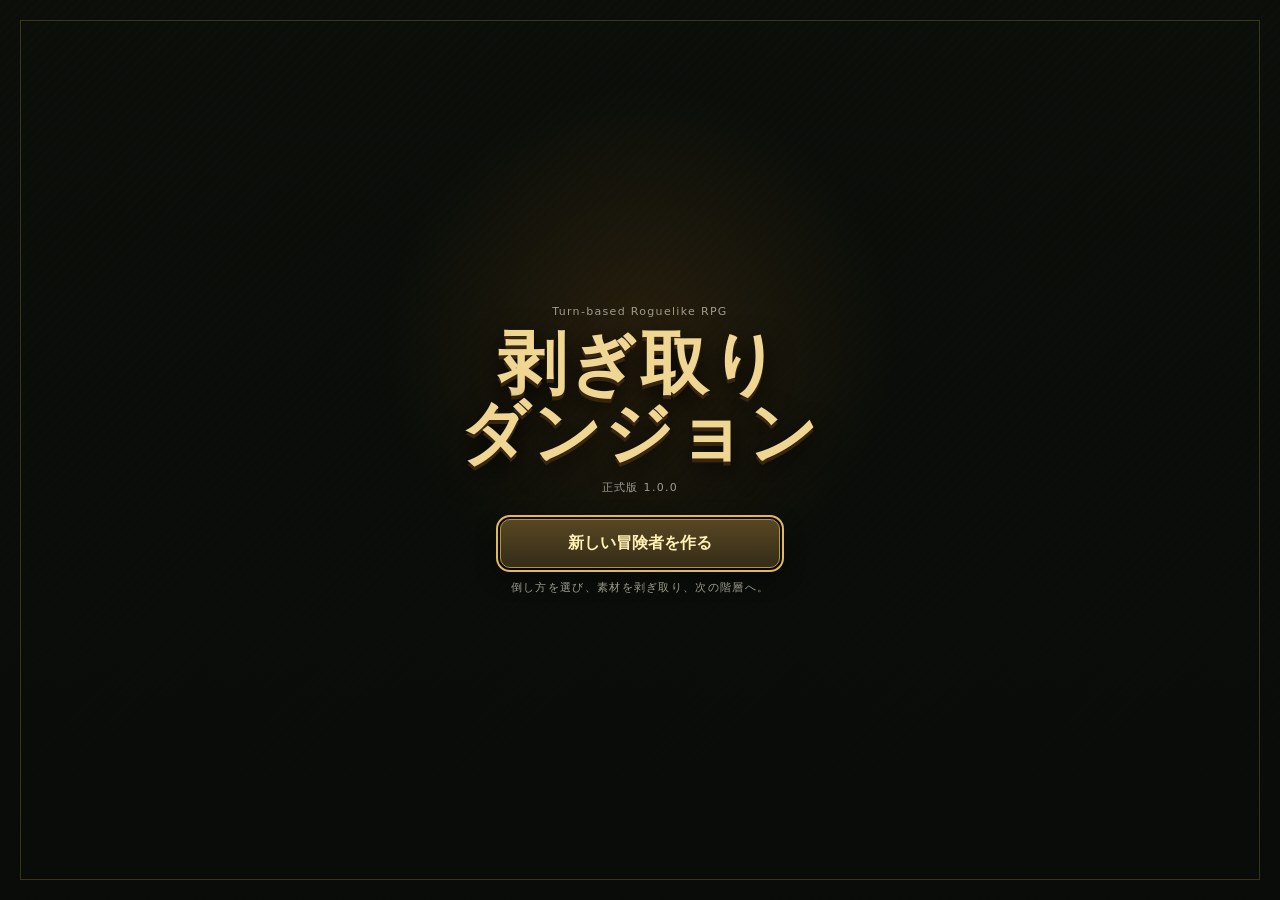
==== commit e34f97a0: "Release 正式版 1.0.0 - タイトル画面・READMEをPrototype 3.7.0から正式版1.0.0へ更新 - タイトル画面の十字架エンブレムを削除、CSSキャッシュキーを更新 - " ====
--- a/index.html
+++ b/index.html
@@ -6,11 +6,10 @@
     <meta name="theme-color" content="#0b0f0d">
     <meta name="description" content="倒し方で素材が変わる、スマートフォン向けターン制ローグライクRPG。地下100階の踏破を目指すブラウザゲーム。">
     <title>剥ぎ取りダンジョン</title>
-    <link rel="stylesheet" href="./css/style.css?v=20260713-mobilefit">
+    <link rel="stylesheet" href="./css/style.css?v=20260713-release100">
   </head>
   <body>
     <section id="titleScreen" class="title-screen" role="dialog" aria-modal="true" aria-labelledby="titleHeading" aria-hidden="false">
-      <div class="title-emblem">†</div>
       <p class="title-kicker">Turn-based Roguelike RPG</p>
       <h1 id="titleHeading">剥ぎ取り<br>ダンジョン</h1>
       <p id="versionText" class="title-version"></p>
@@ -266,6 +265,6 @@
     <script src="./js/inn-content.js?v=20260712-cleanup1"></script>
     <script src="./js/audio-effects.js?v=20260712-sfx88"></script>
     <script src="./js/surreal-text.js?v=20260712-surreal1"></script>
-    <script src="./js/main.js?v=20260713-audiomix3"></script>
+    <script src="./js/main.js?v=20260713-release100"></script>
   </body>
 </html>
--- a/css/style.css
+++ b/css/style.css
@@ -2437,14 +2437,6 @@
   text-shadow: 0 4px 0 #392612, 0 10px 28px #000;
 }
 
-.title-emblem {
-  color: #9b3328;
-  font-family: Georgia, serif;
-  font-size: 64px;
-  line-height: 0.8;
-  text-shadow: 0 0 20px rgba(190, 45, 30, 0.4);
-}
-
 .title-kicker,
 .title-version,
 .title-hint {
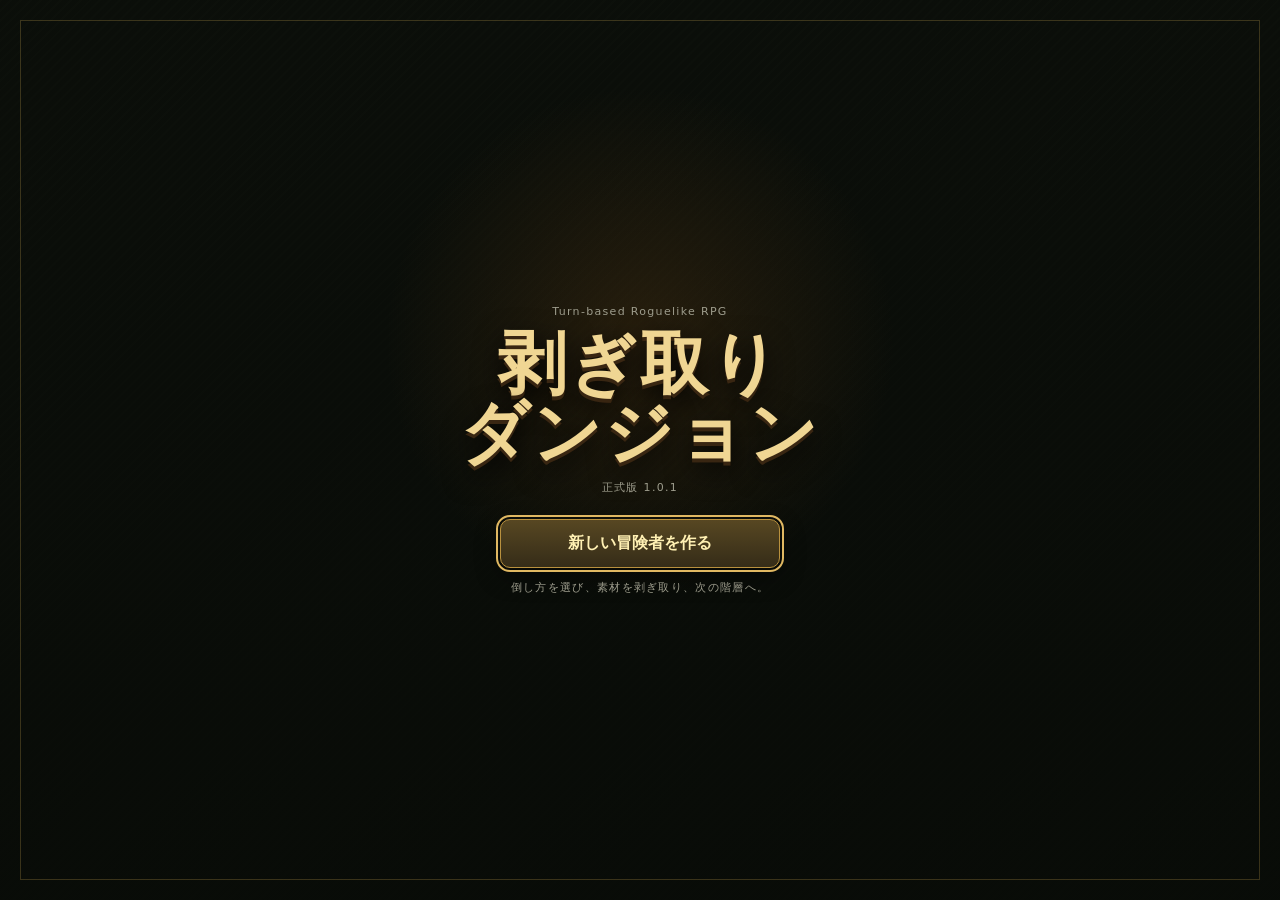
==== commit 61e0c1ed: "Release 正式版 1.0.1" ====
--- a/index.html
+++ b/index.html
@@ -6,7 +6,7 @@
     <meta name="theme-color" content="#0b0f0d">
     <meta name="description" content="倒し方で素材が変わる、スマートフォン向けターン制ローグライクRPG。地下100階の踏破を目指すブラウザゲーム。">
     <title>剥ぎ取りダンジョン</title>
-    <link rel="stylesheet" href="./css/style.css?v=20260713-release100">
+    <link rel="stylesheet" href="./css/style.css?v=20260713-release101">
   </head>
   <body>
     <section id="titleScreen" class="title-screen" role="dialog" aria-modal="true" aria-labelledby="titleHeading" aria-hidden="false">
@@ -265,6 +265,6 @@
     <script src="./js/inn-content.js?v=20260712-cleanup1"></script>
     <script src="./js/audio-effects.js?v=20260712-sfx88"></script>
     <script src="./js/surreal-text.js?v=20260712-surreal1"></script>
-    <script src="./js/main.js?v=20260713-release100"></script>
+    <script src="./js/main.js?v=20260713-release101"></script>
   </body>
 </html>
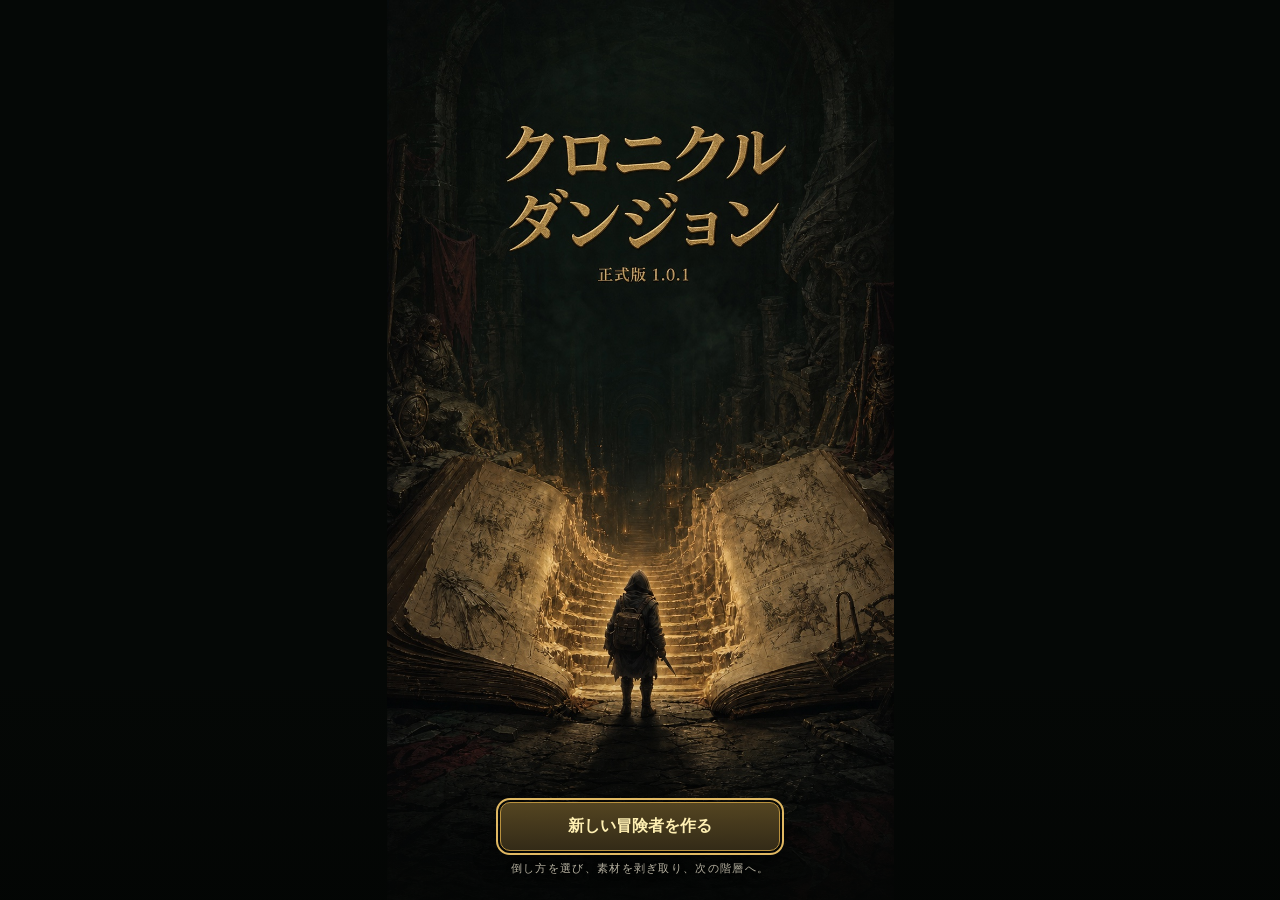
==== commit 8b750064: "Develop Chronicle Dungeon app revision" ====
--- a/index.html
+++ b/index.html
@@ -5,13 +5,13 @@
     <meta name="viewport" content="width=device-width, initial-scale=1, viewport-fit=cover">
     <meta name="theme-color" content="#0b0f0d">
     <meta name="description" content="倒し方で素材が変わる、スマートフォン向けターン制ローグライクRPG。地下100階の踏破を目指すブラウザゲーム。">
-    <title>剥ぎ取りダンジョン</title>
-    <link rel="stylesheet" href="./css/style.css?v=20260713-release101">
+    <title>クロニクル ダンジョン</title>
+    <link rel="stylesheet" href="./css/style.css?v=20260713-chronicle-title">
   </head>
   <body>
     <section id="titleScreen" class="title-screen" role="dialog" aria-modal="true" aria-labelledby="titleHeading" aria-hidden="false">
       <p class="title-kicker">Turn-based Roguelike RPG</p>
-      <h1 id="titleHeading">剥ぎ取り<br>ダンジョン</h1>
+      <h1 id="titleHeading">クロニクル<br>ダンジョン</h1>
       <p id="versionText" class="title-version"></p>
       <button id="titleStartButton" type="button">ゲームを始める</button>
       <p class="title-hint">倒し方を選び、素材を剥ぎ取り、次の階層へ。</p>
@@ -20,7 +20,7 @@
       <p id="saveWarningText"></p>
       <button id="saveWarningReloadButton" class="hidden" type="button">最新データを再読み込み</button>
     </aside>
-    <main id="appShell" class="app-shell town-mode" aria-label="剥ぎ取りダンジョン" aria-hidden="true" inert>
+    <main id="appShell" class="app-shell town-mode" aria-label="クロニクル ダンジョン" aria-hidden="true" inert>
       <header class="status-bar">
         <div>
           <span>場所</span>
@@ -111,7 +111,7 @@
             <button id="teleportButton" type="button">テレポート</button>
             <button id="timeStopButton" class="hidden" type="button">時間停止</button>
             <button id="activeSpellButton" class="hidden" type="button">習得魔法</button>
-            <button id="recoveryMedicineButton" type="button">エリクサー 0</button>
+            <button id="recoveryMedicineButton" class="hidden" type="button" aria-hidden="true">エリクサー 0</button>
           </div>
           <div class="controls" aria-label="仮想8方向移動キー">
             <button type="button" data-move="up-left" aria-label="左上へ移動">↖</button>
--- a/css/style.css
+++ b/css/style.css
@@ -1457,6 +1457,28 @@
   box-shadow: -9px -1px 0 #5e574b;
 }
 
+.tile-unique-corpse {
+  background: #352331;
+  box-shadow: inset 0 0 0 1px rgba(226, 169, 91, 0.48);
+}
+
+.tile-unique-corpse .corpse-icon {
+  background: #9c5266;
+  box-shadow:
+    inset -3px -3px 4px rgba(31, 6, 16, 0.5),
+    0 0 5px rgba(220, 137, 103, 0.42),
+    0 2px 3px rgba(0, 0, 0, 0.55);
+}
+
+.tile-unique-corpse .corpse-icon::before {
+  background: #c4777f;
+}
+
+.tile-unique-corpse .corpse-icon::after {
+  background: #d3a75f;
+  box-shadow: -9px -1px 0 #d3a75f;
+}
+
 .tile-stairs {
   position: relative;
   overflow: hidden;
@@ -2399,25 +2421,28 @@
   position: fixed;
   inset: 0;
   z-index: 200;
-  display: grid;
-  place-content: center;
-  justify-items: center;
-  gap: 12px;
-  padding: 28px;
+  display: flex;
+  flex-direction: column;
+  align-items: center;
+  justify-content: flex-end;
+  gap: 10px;
+  padding: 28px 28px max(24px, env(safe-area-inset-bottom));
   overflow: hidden;
   color: #eee7d2;
   text-align: center;
-  background:
-    radial-gradient(circle at 50% 38%, rgba(143, 89, 28, 0.22), transparent 30%),
-    linear-gradient(rgba(8, 11, 7, 0.68), rgba(8, 11, 7, 0.94)),
-    repeating-linear-gradient(135deg, #161b13 0 2px, #11150f 2px 7px);
+  background: #050806;
+  isolation: isolate;
 }
 
 .title-screen::before {
   content: "";
   position: absolute;
-  inset: 20px;
-  border: 1px solid rgba(214, 174, 84, 0.24);
+  inset: 0;
+  z-index: -1;
+  background:
+    linear-gradient(180deg, transparent 72%, rgba(3, 5, 4, 0.22) 84%, rgba(3, 5, 4, 0.78) 100%),
+    url("../assets/images/chronicle-dungeon-title-v1.jpg") center / auto 100% no-repeat,
+    #050806;
   pointer-events: none;
 }
 
@@ -2437,6 +2462,20 @@
   text-shadow: 0 4px 0 #392612, 0 10px 28px #000;
 }
 
+.title-screen > .title-kicker,
+.title-screen > .title-version,
+.title-screen > h1 {
+  position: absolute;
+  width: 1px;
+  height: 1px;
+  padding: 0;
+  margin: -1px;
+  overflow: hidden;
+  clip: rect(0 0 0 0);
+  white-space: nowrap;
+  border: 0;
+}
+
 .title-kicker,
 .title-version,
 .title-hint {
@@ -2449,14 +2488,19 @@
 .title-screen button {
   box-sizing: border-box;
   width: min(280px, 78vw);
-  margin-top: 12px;
+  margin: 0;
   padding: 13px 20px;
   border-color: #b9913e;
   color: #fff0b3;
-  background: linear-gradient(#574722, #352c18);
+  background: linear-gradient(rgba(87, 71, 34, 0.96), rgba(53, 44, 24, 0.96));
   font-size: 16px;
   font-weight: 700;
-  box-shadow: 0 8px 24px rgba(0, 0, 0, 0.45);
+  box-shadow: 0 8px 24px rgba(0, 0, 0, 0.62);
+}
+
+.title-screen .title-hint {
+  color: #b7b2a1;
+  text-shadow: 0 2px 5px #000;
 }
 
 .death-effect.active {
